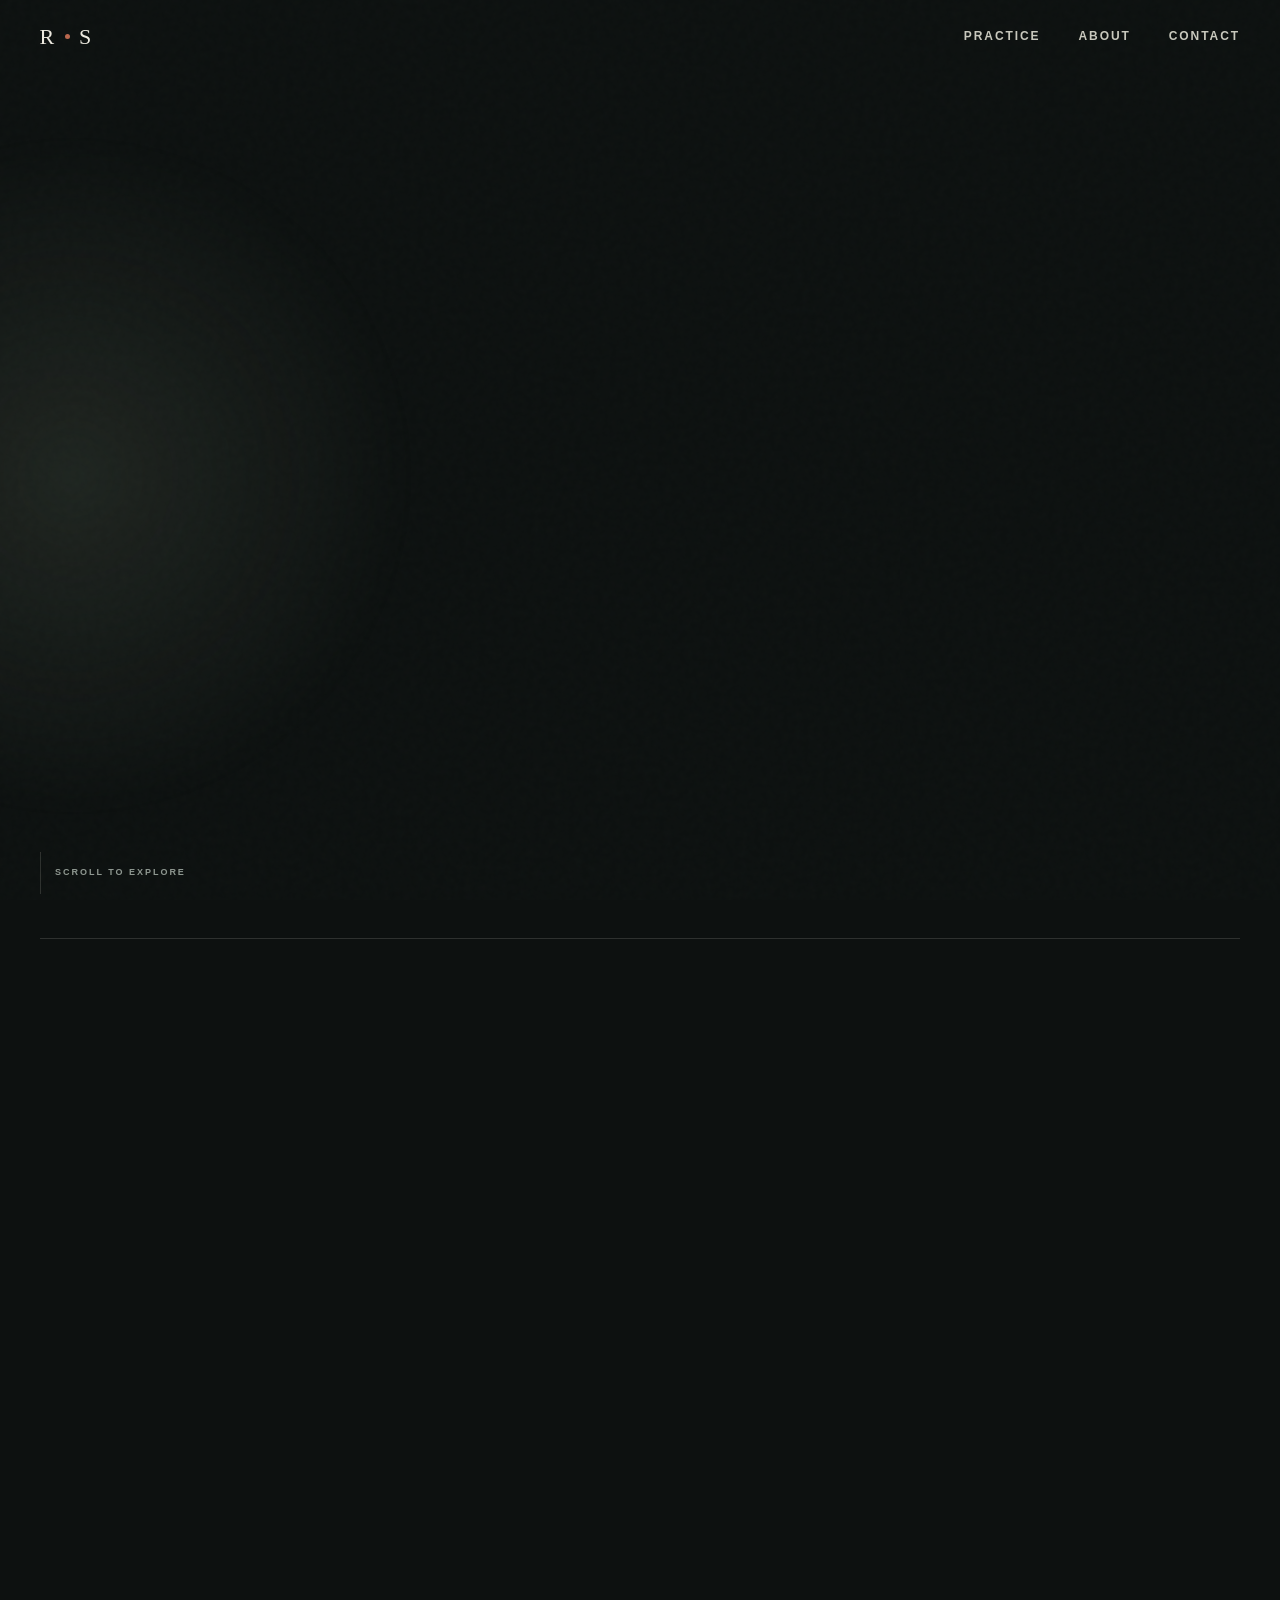
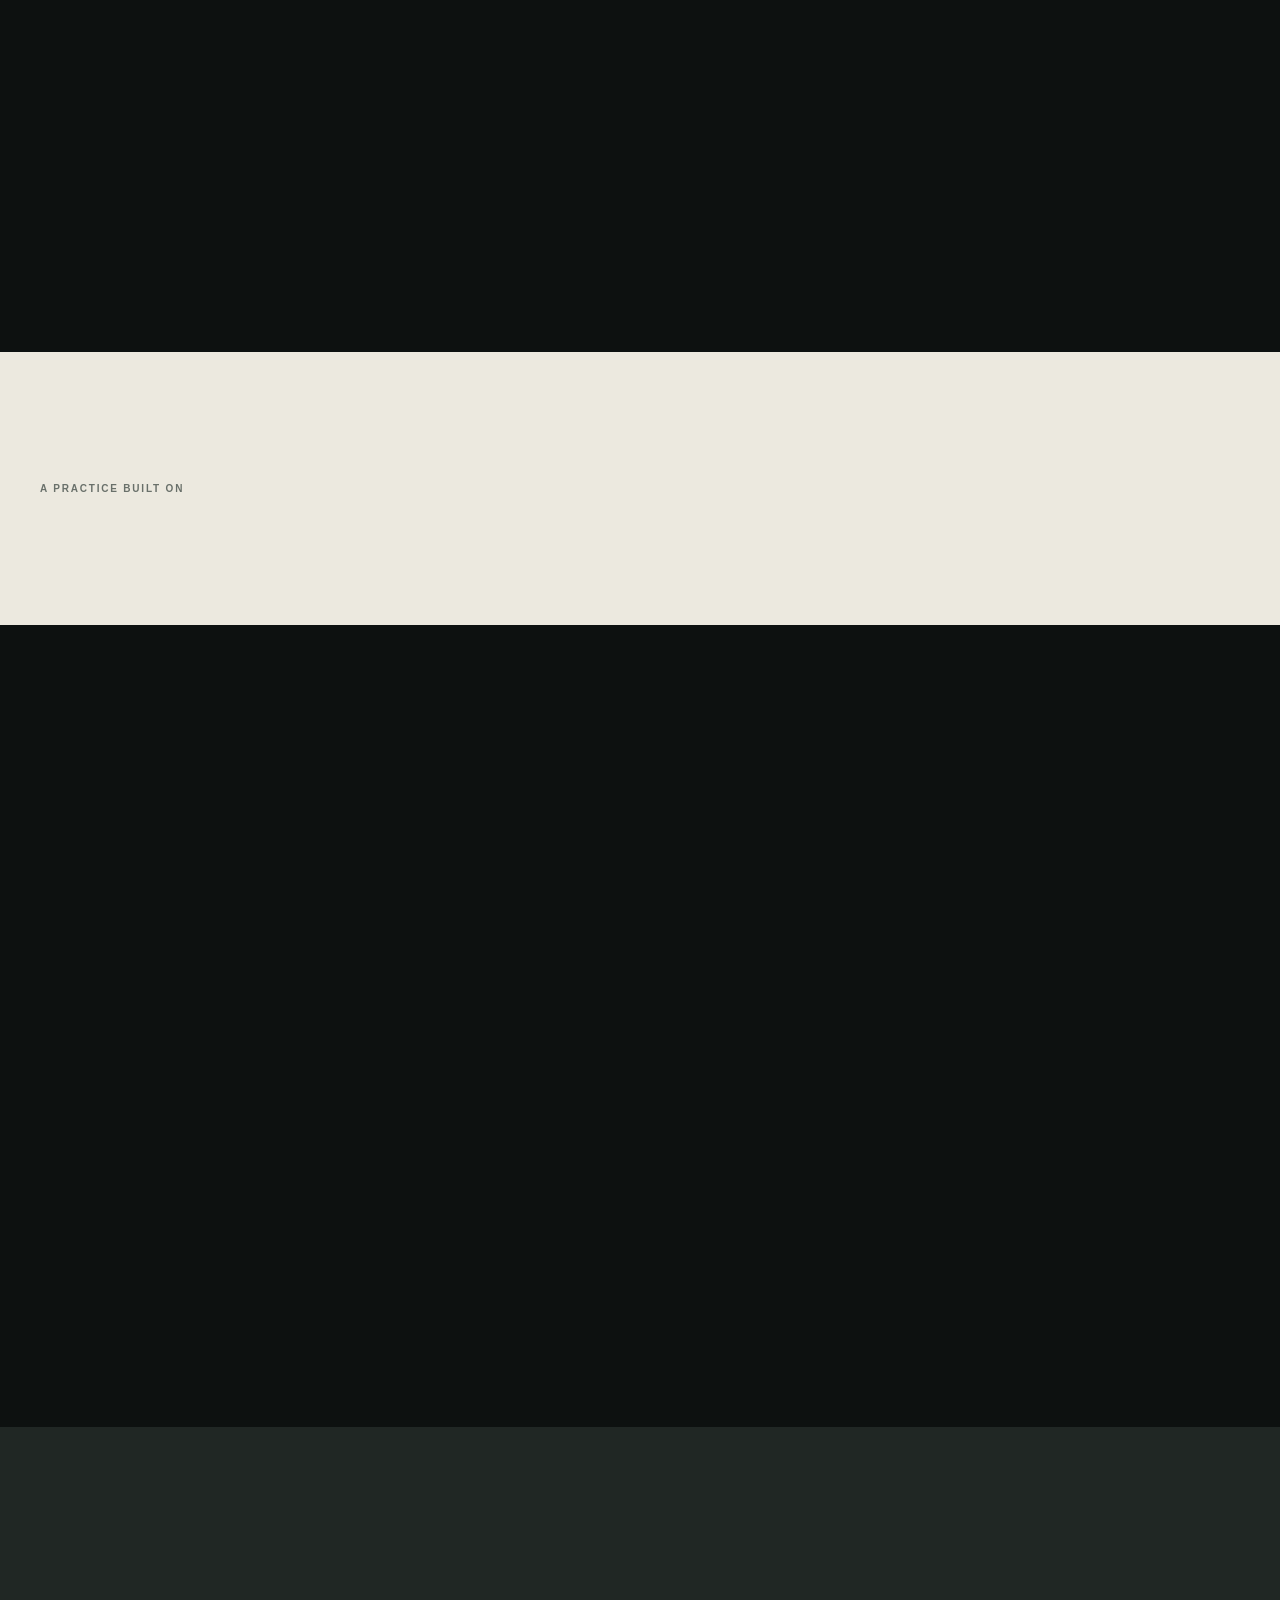
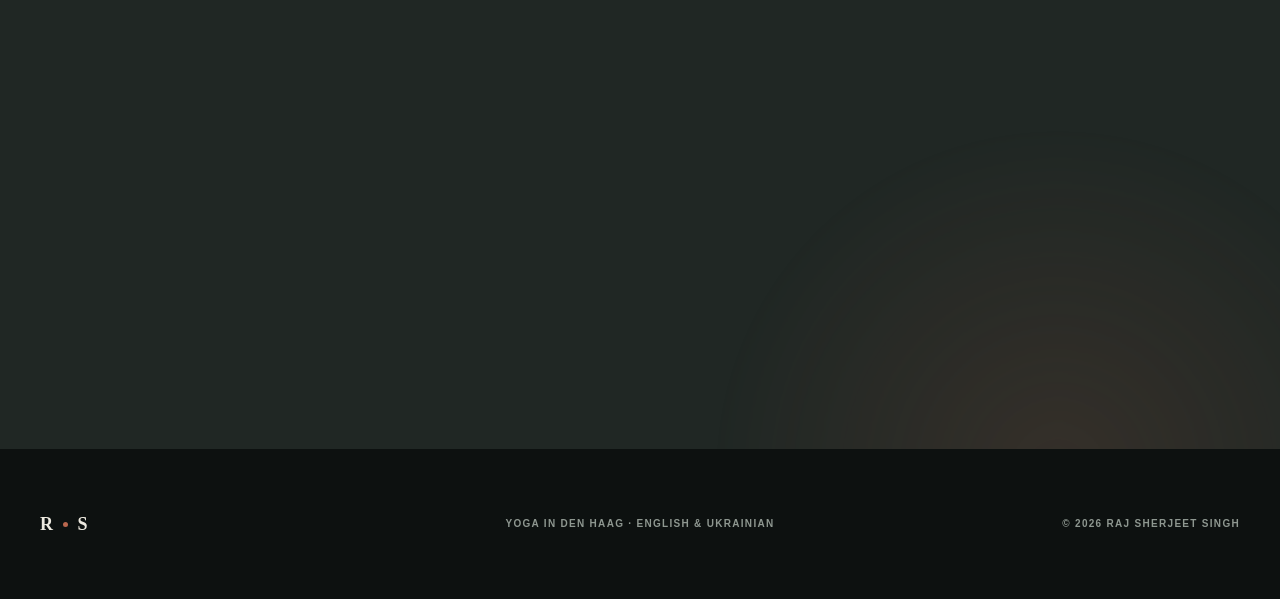
==== index.html @ 1d8b6b2f "Publish Kakasan yoga landing page" ====
<!doctype html>
<html lang="en">
  <head>
    <meta charset="utf-8" />
    <meta name="viewport" content="width=device-width, initial-scale=1" />
    <meta
      name="description"
      content="Private and group yoga in Den Haag with Raj Sherjeet Singh (Slavik), taught in English and Ukrainian."
    />
    <meta name="theme-color" content="#0d1110" />
    <meta name="color-scheme" content="dark" />
    <meta
      http-equiv="Content-Security-Policy"
      content="default-src 'self'; img-src 'self' data:; style-src 'self'; script-src 'self'; object-src 'none'; base-uri 'self'; form-action 'none'; upgrade-insecure-requests"
    />
    <title>Raj Sherjeet Singh — Yoga in Den Haag</title>
    <link rel="icon" href="assets/favicon.svg" type="image/svg+xml" />
    <link rel="stylesheet" href="styles.css" />
    <script src="script.js" defer></script>
  </head>
  <body>
    <a class="skip-link" href="#main">Skip to content</a>

    <header class="site-header" data-header>
      <a class="brand" href="#top" aria-label="Raj Sherjeet Singh — home">
        <span>R</span><i aria-hidden="true"></i><span>S</span>
      </a>

      <button
        class="menu-toggle"
        type="button"
        aria-expanded="false"
        aria-controls="site-nav"
        data-menu-toggle
      >
        <span class="menu-toggle__label">Menu</span>
        <span class="menu-toggle__icon" aria-hidden="true"><i></i><i></i></span>
      </button>

      <nav class="site-nav" id="site-nav" aria-label="Primary navigation" data-nav>
        <a href="#practice">Practice</a>
        <a href="#about">About</a>
        <a href="#contact">Contact</a>
      </nav>
    </header>

    <main id="main">
      <section class="hero" id="top" aria-labelledby="hero-title">
        <div class="hero__glow" aria-hidden="true"></div>

        <div class="hero__copy" data-reveal>
          <p class="eyebrow"><span></span> Yoga in Den Haag</p>
          <h1 id="hero-title">A steadier way<br /><em>to move.</em></h1>
          <p class="hero__intro">
            Thoughtful yoga for real bodies and busy minds—taught with care,
            clarity, and room to breathe.
          </p>
          <div class="hero__actions">
            <a class="button button--primary" href="#contact">
              Start a conversation <span aria-hidden="true">↗</span>
            </a>
            <a class="text-link" href="#practice">Explore the practice</a>
          </div>
          <dl class="hero__facts" aria-label="Practice details">
            <div>
              <dt>Formats</dt>
              <dd>1:1 · Private · Group</dd>
            </div>
            <div>
              <dt>Languages</dt>
              <dd>English · Ukrainian</dd>
            </div>
          </dl>
        </div>

        <figure class="hero__portrait" data-reveal data-delay="1">
          <div class="portrait-frame">
            <img
              src="assets/raj-warrior-ii-sivananda.jpg"
              width="1003"
              height="1568"
              alt="Raj practicing Warrior II among the dunes at blue hour"
              fetchpriority="high"
            />
            <div class="portrait-frame__line" aria-hidden="true"></div>
            <figcaption>
              <span>Raj Sherjeet Singh</span>
              <span>also known as Slavik</span>
            </figcaption>
          </div>
          <p class="portrait-note" aria-hidden="true">Breathe · Feel · Begin</p>
        </figure>

        <a class="hero__scroll" href="#practice" aria-label="Scroll to the practice section">
          <span aria-hidden="true"></span>
          Scroll to explore
        </a>
      </section>

      <section class="practice section" id="practice" aria-labelledby="practice-title">
        <div class="section-heading" data-reveal>
          <p class="eyebrow"><span></span> The practice</p>
          <h2 id="practice-title">Yoga with both feet<br />on the ground.</h2>
        </div>

        <div class="practice__intro" data-reveal>
          <p class="lead">
            No performance. No perfect poses. Just attentive movement, honest
            breath, and a practice shaped around where you are today.
          </p>
          <p>
            Whether you are taking a first step or returning to your mat, we
            build strength and awareness at a pace that feels clear and
            sustainable.
          </p>
        </div>

        <div class="offerings">
          <article class="offering" data-reveal>
            <p class="offering__number">01</p>
            <div>
              <h3>One-to-one</h3>
              <p>
                A private practice shaped around your body, experience, and
                intentions—with time for questions and individual guidance.
              </p>
              <p class="offering__meta">Personal · Focused · Adaptable</p>
            </div>
            <span class="offering__mark" aria-hidden="true">↗</span>
          </article>

          <article class="offering" data-reveal data-delay="1">
            <p class="offering__number">02</p>
            <div>
              <h3>Group practice</h3>
              <p>
                Small, welcoming sessions with shared energy and clear
                instruction, while leaving space for each person to move in
                their own way.
              </p>
              <p class="offering__meta">Connected · Grounded · Inclusive</p>
            </div>
            <span class="offering__mark" aria-hidden="true">↗</span>
          </article>
        </div>
      </section>

      <section class="principles" aria-label="Practice principles">
        <div class="principles__inner">
          <p class="principles__label">A practice built on</p>
          <div class="principle" data-reveal>
            <span>01</span>
            <p>Attention</p>
            <i aria-hidden="true"></i>
          </div>
          <div class="principle" data-reveal data-delay="1">
            <span>02</span>
            <p>Consistency</p>
            <i aria-hidden="true"></i>
          </div>
          <div class="principle" data-reveal data-delay="2">
            <span>03</span>
            <p>Curiosity</p>
            <i aria-hidden="true"></i>
          </div>
        </div>
      </section>

      <section class="about section" id="about" aria-labelledby="about-title">
        <div class="about__aside" data-reveal>
          <p class="eyebrow"><span></span> About Raj</p>
          <div class="seal" aria-hidden="true">
            <span>200</span>
            <small>hours</small>
          </div>
          <p class="about__location">Based in<br />Den Haag, NL</p>
        </div>

        <div class="about__copy" data-reveal data-delay="1">
          <h2 id="about-title">
            Structure brought me to the mat.<br /><em>Curiosity kept me here.</em>
          </h2>
          <div class="about__columns">
            <p>
              I’m Raj Sherjeet Singh—also known by my secular name, Slavik. My
              background is in software engineering, a world of systems,
              problem-solving, and long hours at a desk.
            </p>
            <p>
              Over five years, yoga became a counterbalance: a way to feel more
              present, capable, and at home in my body. In 2026 I completed a
              200-hour Yoga Teacher Training at Arhanta Yoga Netherlands. I’m
              now an aspiring teacher, sharing this practice with genuine care
              and enthusiasm.
            </p>
          </div>

          <div class="credential">
            <div class="credential__icon" aria-hidden="true">
              <svg viewBox="0 0 48 48" role="img">
                <circle cx="24" cy="24" r="22"></circle>
                <path d="M15 25.5 21 31l12-14"></path>
              </svg>
            </div>
            <div>
              <p>200-hour Yoga Teacher Training</p>
              <span>Arhanta Yoga Netherlands · 2026</span>
            </div>
          </div>
        </div>
      </section>

      <section class="contact section" id="contact" aria-labelledby="contact-title">
        <div class="contact__glow" aria-hidden="true"></div>
        <div class="contact__heading" data-reveal>
          <p class="eyebrow eyebrow--light"><span></span> Begin here</p>
          <h2 id="contact-title">Let’s find your<br /><em>way into practice.</em></h2>
        </div>

        <div class="contact__details" data-reveal data-delay="1">
          <p>
            Tell me a little about what brings you to yoga and whether you’re
            interested in a private or group session. We’ll take it from there.
          </p>

          <div class="contact-options">
            <div class="contact-option" data-contact-row="email">
              <span>Email</span>
              <button class="contact-reveal" type="button" data-contact="email">
                Reveal email <i aria-hidden="true">↗</i>
              </button>
              <a class="contact-link" data-contact-link="email" hidden></a>
            </div>
            <div class="contact-option" data-contact-row="phone">
              <span>Phone</span>
              <button class="contact-reveal" type="button" data-contact="phone">
                Reveal number <i aria-hidden="true">↗</i>
              </button>
              <a class="contact-link" data-contact-link="phone" hidden></a>
            </div>
          </div>

          <noscript>
            <p class="noscript-note">Please enable JavaScript to reveal contact details.</p>
          </noscript>

          <p class="privacy-note">
            No contact form, tracking, or cookies. Details are revealed only
            when requested to discourage basic automated scraping.
          </p>
        </div>
      </section>
    </main>

    <footer class="site-footer">
      <a class="brand brand--footer" href="#top" aria-label="Back to top">
        <span>R</span><i aria-hidden="true"></i><span>S</span>
      </a>
      <p>Yoga in Den Haag · English &amp; Ukrainian</p>
      <p>© <span data-year>2026</span> Raj Sherjeet Singh</p>
    </footer>
  </body>
</html>
---- styles.css ----
:root {
  --ink: #0d1110;
  --ink-soft: #141a18;
  --panel: #191f1d;
  --paper: #ece9df;
  --paper-soft: #c8c8bd;
  --muted: #8e9790;
  --line: rgba(236, 233, 223, 0.15);
  --sage: #a8b49e;
  --sage-deep: #74816c;
  --clay: #b9674e;
  --white: #f7f5ee;
  --serif: "Iowan Old Style", "Palatino Linotype", Palatino, Georgia, serif;
  --sans: Inter, ui-sans-serif, -apple-system, BlinkMacSystemFont, "Segoe UI", sans-serif;
  --page: min(1280px, calc(100vw - 80px));
  --ease: cubic-bezier(0.22, 1, 0.36, 1);
}

* {
  box-sizing: border-box;
}

html {
  overflow-x: clip;
  scroll-behavior: smooth;
  scroll-padding-top: 72px;
}

body {
  margin: 0;
  overflow-x: clip;
  background: var(--ink);
  color: var(--paper);
  font-family: var(--sans);
  font-size: 16px;
  line-height: 1.6;
  text-rendering: optimizeLegibility;
  -webkit-font-smoothing: antialiased;
}

body::before {
  position: fixed;
  inset: 0;
  z-index: 10;
  pointer-events: none;
  content: "";
  opacity: 0.035;
  background-image: url("data:image/svg+xml,%3Csvg viewBox='0 0 160 160' xmlns='http://www.w3.org/2000/svg'%3E%3Cfilter id='n'%3E%3CfeTurbulence type='fractalNoise' baseFrequency='.82' numOctaves='4' stitchTiles='stitch'/%3E%3C/filter%3E%3Crect width='100%25' height='100%25' filter='url(%23n)' opacity='.55'/%3E%3C/svg%3E");
}

::selection {
  background: var(--clay);
  color: var(--white);
}

a {
  color: inherit;
  text-decoration: none;
}

button {
  color: inherit;
  font: inherit;
}

img,
svg {
  display: block;
  max-width: 100%;
}

.skip-link {
  position: fixed;
  top: 12px;
  left: 12px;
  z-index: 100;
  padding: 10px 16px;
  background: var(--paper);
  color: var(--ink);
  transform: translateY(-150%);
  transition: transform 180ms ease;
}

.skip-link:focus {
  transform: translateY(0);
}

.site-header {
  position: fixed;
  top: 0;
  right: 0;
  left: 0;
  z-index: 20;
  display: flex;
  width: var(--page);
  height: 92px;
  margin: 0 auto;
  align-items: center;
  justify-content: space-between;
  border-bottom: 1px solid transparent;
  transition: height 260ms ease, background 260ms ease, border-color 260ms ease,
    backdrop-filter 260ms ease;
}

.site-header.is-scrolled {
  height: 72px;
  background: rgba(13, 17, 16, 0.76);
  border-color: var(--line);
  backdrop-filter: blur(18px);
}

.brand {
  display: inline-flex;
  align-items: center;
  font-family: var(--serif);
  font-size: 22px;
  letter-spacing: 0.08em;
}

.brand i {
  display: block;
  width: 5px;
  height: 5px;
  margin: 0 9px;
  border-radius: 50%;
  background: var(--clay);
}

.site-nav {
  display: flex;
  gap: 38px;
  align-items: center;
}

.site-nav a {
  position: relative;
  color: var(--paper-soft);
  font-size: 12px;
  font-weight: 600;
  letter-spacing: 0.16em;
  text-transform: uppercase;
}

.site-nav a::after {
  position: absolute;
  right: 0;
  bottom: -7px;
  left: 0;
  height: 1px;
  content: "";
  background: var(--clay);
  transform: scaleX(0);
  transform-origin: right;
  transition: transform 300ms var(--ease);
}

.site-nav a:hover::after,
.site-nav a:focus-visible::after {
  transform: scaleX(1);
  transform-origin: left;
}

.menu-toggle {
  display: none;
}

.hero {
  position: relative;
  display: grid;
  width: var(--page);
  min-height: 920px;
  margin: 0 auto;
  padding: 148px 0 92px;
  grid-template-columns: minmax(0, 0.91fr) minmax(440px, 0.72fr);
  gap: clamp(60px, 8vw, 140px);
  align-items: center;
}

.hero__glow,
.contact__glow {
  position: absolute;
  pointer-events: none;
  border-radius: 50%;
  background: radial-gradient(circle, rgba(116, 129, 108, 0.18), rgba(13, 17, 16, 0) 70%);
  filter: blur(5px);
}

.hero__glow {
  top: 14%;
  left: -26%;
  width: 690px;
  aspect-ratio: 1;
}

.eyebrow {
  display: flex;
  margin: 0 0 30px;
  align-items: center;
  gap: 13px;
  color: var(--sage);
  font-size: 11px;
  font-weight: 700;
  letter-spacing: 0.23em;
  text-transform: uppercase;
}

.eyebrow span {
  width: 29px;
  height: 1px;
  background: currentColor;
}

.hero h1,
.section h2,
.contact h2 {
  margin: 0;
  font-family: var(--serif);
  font-weight: 400;
  letter-spacing: -0.055em;
  line-height: 0.92;
}

.hero h1 {
  max-width: 750px;
  font-size: clamp(74px, 7.4vw, 122px);
}

.hero h1 em,
.about h2 em,
.contact h2 em {
  color: var(--sage);
  font-weight: 400;
}

.hero__intro {
  max-width: 520px;
  margin: 40px 0 0;
  color: var(--paper-soft);
  font-size: clamp(17px, 1.35vw, 20px);
  line-height: 1.7;
}

.hero__actions {
  display: flex;
  margin-top: 40px;
  align-items: center;
  gap: 28px;
}

.button {
  display: inline-flex;
  min-height: 54px;
  padding: 0 24px;
  align-items: center;
  justify-content: center;
  gap: 28px;
  border: 1px solid var(--clay);
  font-size: 12px;
  font-weight: 700;
  letter-spacing: 0.11em;
  text-transform: uppercase;
  transition: color 250ms ease, background 250ms ease, transform 250ms var(--ease);
}

.button--primary {
  background: var(--clay);
  color: var(--white);
}

.button:hover,
.button:focus-visible {
  background: #ca7459;
  transform: translateY(-2px);
}

.text-link {
  border-bottom: 1px solid rgba(236, 233, 223, 0.32);
  color: var(--paper-soft);
  font-size: 13px;
  transition: border-color 200ms ease, color 200ms ease;
}

.text-link:hover,
.text-link:focus-visible {
  border-color: var(--clay);
  color: var(--paper);
}

.hero__facts {
  display: grid;
  max-width: 570px;
  margin: 64px 0 0;
  grid-template-columns: repeat(2, 1fr);
  border-top: 1px solid var(--line);
}

.hero__facts div {
  padding: 22px 26px 0 0;
}

.hero__facts div + div {
  padding-left: 26px;
  border-left: 1px solid var(--line);
}

.hero__facts dt {
  margin-bottom: 5px;
  color: var(--muted);
  font-size: 10px;
  font-weight: 700;
  letter-spacing: 0.18em;
  text-transform: uppercase;
}

.hero__facts dd {
  margin: 0;
  color: var(--paper-soft);
  font-family: var(--serif);
  font-size: 17px;
}

.hero__portrait {
  position: relative;
  margin: 0;
}

.portrait-frame {
  position: relative;
  overflow: hidden;
  aspect-ratio: 0.695;
  background: #222b2e;
  border-radius: 48% 48% 4px 4px / 28% 28% 4px 4px;
  box-shadow: 0 38px 100px rgba(0, 0, 0, 0.35);
}

.portrait-frame::after {
  position: absolute;
  inset: 0;
  content: "";
  background: linear-gradient(180deg, transparent 56%, rgba(5, 7, 7, 0.45) 100%);
  pointer-events: none;
}

.portrait-frame img {
  width: 100%;
  height: 100%;
  object-fit: cover;
  object-position: 50% 46%;
  filter: saturate(0.82) contrast(1.03);
  transition: transform 1.2s var(--ease), filter 700ms ease;
}

.portrait-frame:hover img {
  transform: scale(1.018);
  filter: saturate(0.95) contrast(1.02);
}

.portrait-frame__line {
  position: absolute;
  inset: 14px;
  z-index: 1;
  border: 1px solid rgba(247, 245, 238, 0.23);
  border-radius: 48% 48% 1px 1px / 28% 28% 1px 1px;
  pointer-events: none;
}

.portrait-frame figcaption {
  position: absolute;
  right: 28px;
  bottom: 23px;
  left: 28px;
  z-index: 2;
  display: flex;
  align-items: flex-end;
  justify-content: space-between;
  gap: 20px;
  color: var(--white);
}

.portrait-frame figcaption span:first-child {
  font-family: var(--serif);
  font-size: clamp(18px, 1.8vw, 26px);
}

.portrait-frame figcaption span:last-child {
  color: rgba(247, 245, 238, 0.72);
  font-size: 10px;
  letter-spacing: 0.13em;
  text-align: right;
  text-transform: uppercase;
}

.portrait-note {
  position: absolute;
  top: 30%;
  right: -95px;
  margin: 0;
  color: var(--muted);
  font-family: var(--serif);
  font-size: 12px;
  letter-spacing: 0.28em;
  text-transform: uppercase;
  transform: rotate(90deg);
}

.hero__scroll {
  position: absolute;
  bottom: 44px;
  left: 0;
  display: flex;
  align-items: center;
  gap: 14px;
  color: var(--muted);
  font-size: 9px;
  font-weight: 700;
  letter-spacing: 0.22em;
  text-transform: uppercase;
}

.hero__scroll span {
  position: relative;
  display: block;
  width: 1px;
  height: 42px;
  overflow: hidden;
  background: var(--line);
}

.hero__scroll span::after {
  position: absolute;
  top: -100%;
  left: 0;
  width: 1px;
  height: 100%;
  content: "";
  background: var(--clay);
  animation: scroll-line 2s ease-in-out infinite;
}

@keyframes scroll-line {
  0% { transform: translateY(0); }
  55%, 100% { transform: translateY(200%); }
}

.section {
  width: var(--page);
  margin: 0 auto;
  padding: 150px 0;
}

.practice {
  display: grid;
  grid-template-columns: minmax(300px, 0.8fr) minmax(0, 1.2fr);
  gap: 40px clamp(60px, 9vw, 150px);
  border-top: 1px solid var(--line);
}

.section-heading h2 {
  font-size: clamp(52px, 5.2vw, 80px);
}

.practice__intro {
  padding-top: 58px;
}

.practice__intro p {
  max-width: 630px;
  color: var(--muted);
}

.practice__intro .lead {
  margin-top: 0;
  color: var(--paper);
  font-family: var(--serif);
  font-size: clamp(24px, 2.2vw, 34px);
  line-height: 1.35;
}

.offerings {
  display: grid;
  margin-top: 66px;
  grid-column: 1 / -1;
  grid-template-columns: repeat(2, 1fr);
  gap: 18px;
}

.offering {
  position: relative;
  display: grid;
  min-height: 340px;
  padding: 36px;
  grid-template-columns: 36px 1fr;
  gap: 36px;
  border: 1px solid var(--line);
  background: linear-gradient(145deg, rgba(255, 255, 255, 0.025), transparent);
  transition: border-color 300ms ease, background 300ms ease, transform 300ms var(--ease);
}

.offering:hover {
  border-color: rgba(168, 180, 158, 0.42);
  background: rgba(168, 180, 158, 0.035);
  transform: translateY(-4px);
}

.offering__number {
  margin: 3px 0 0;
  color: var(--clay);
  font-size: 10px;
  font-weight: 700;
  letter-spacing: 0.18em;
}

.offering h3 {
  margin: 0 0 22px;
  font-family: var(--serif);
  font-size: clamp(32px, 3vw, 46px);
  font-weight: 400;
  line-height: 1;
}

.offering p:not(.offering__number, .offering__meta) {
  max-width: 450px;
  margin: 0;
  color: var(--muted);
}

.offering__meta {
  position: absolute;
  bottom: 32px;
  margin: 0;
  color: var(--sage);
  font-size: 10px;
  font-weight: 700;
  letter-spacing: 0.14em;
  text-transform: uppercase;
}

.offering__mark {
  position: absolute;
  top: 26px;
  right: 30px;
  color: var(--muted);
  font-size: 20px;
  transition: color 250ms ease, transform 250ms var(--ease);
}

.offering:hover .offering__mark {
  color: var(--clay);
  transform: translate(3px, -3px);
}

.principles {
  background: var(--paper);
  color: var(--ink);
}

.principles__inner {
  display: grid;
  width: var(--page);
  min-height: 270px;
  margin: 0 auto;
  padding: 56px 0;
  grid-template-columns: 0.65fr repeat(3, 1fr);
  align-items: stretch;
}

.principles__label {
  align-self: center;
  margin: 0;
  color: #69706a;
  font-size: 10px;
  font-weight: 700;
  letter-spacing: 0.18em;
  text-transform: uppercase;
}

.principle {
  display: flex;
  padding: 20px 0 20px clamp(28px, 4vw, 64px);
  flex-direction: column;
  justify-content: space-between;
  border-left: 1px solid rgba(13, 17, 16, 0.15);
}

.principle span {
  color: var(--clay);
  font-size: 10px;
  font-weight: 700;
}

.principle p {
  margin: 35px 0 18px;
  font-family: var(--serif);
  font-size: clamp(26px, 2.5vw, 38px);
}

.principle i {
  display: block;
  width: 32px;
  height: 1px;
  background: var(--sage-deep);
}

.about {
  display: grid;
  grid-template-columns: 0.52fr 1.48fr;
  gap: clamp(60px, 9vw, 150px);
}

.about__aside {
  display: flex;
  flex-direction: column;
}

.seal {
  display: flex;
  width: 138px;
  height: 138px;
  margin-top: 48px;
  align-items: center;
  justify-content: center;
  flex-direction: column;
  border: 1px solid rgba(168, 180, 158, 0.44);
  border-radius: 50%;
  color: var(--sage);
}

.seal span {
  font-family: var(--serif);
  font-size: 42px;
  line-height: 0.9;
}

.seal small {
  margin-top: 9px;
  font-size: 9px;
  font-weight: 700;
  letter-spacing: 0.18em;
  text-transform: uppercase;
}

.about__location {
  margin: auto 0 0;
  color: var(--muted);
  font-size: 11px;
  font-weight: 700;
  letter-spacing: 0.16em;
  line-height: 1.8;
  text-transform: uppercase;
}

.about h2 {
  max-width: 920px;
  font-size: clamp(48px, 5vw, 78px);
  line-height: 1.05;
}

.about__columns {
  display: grid;
  margin-top: 56px;
  grid-template-columns: repeat(2, 1fr);
  gap: clamp(30px, 5vw, 76px);
}

.about__columns p {
  margin: 0;
  color: var(--muted);
}

.about__columns p:first-child {
  color: var(--paper-soft);
}

.credential {
  display: flex;
  margin-top: 66px;
  padding-top: 30px;
  align-items: center;
  gap: 22px;
  border-top: 1px solid var(--line);
}

.credential__icon {
  width: 48px;
  flex: 0 0 48px;
  color: var(--sage);
}

.credential__icon circle,
.credential__icon path {
  fill: none;
  stroke: currentColor;
  stroke-width: 1.2;
}

.credential__icon path {
  stroke-linecap: round;
  stroke-linejoin: round;
}

.credential p {
  margin: 0 0 3px;
  font-family: var(--serif);
  font-size: 20px;
}

.credential span {
  color: var(--muted);
  font-size: 10px;
  font-weight: 700;
  letter-spacing: 0.13em;
  text-transform: uppercase;
}

.contact {
  position: relative;
  display: grid;
  width: 100%;
  max-width: none;
  overflow: hidden;
  padding-right: max(40px, calc((100vw - 1280px) / 2));
  padding-left: max(40px, calc((100vw - 1280px) / 2));
  grid-template-columns: 1.08fr 0.92fr;
  gap: clamp(60px, 9vw, 150px);
  background: #202724;
}

.contact__glow {
  right: -10%;
  bottom: -60%;
  width: 700px;
  aspect-ratio: 1;
  background: radial-gradient(circle, rgba(185, 103, 78, 0.14), transparent 70%);
}

.eyebrow--light {
  color: #bdc7b7;
}

.contact h2 {
  max-width: 800px;
  font-size: clamp(58px, 6.3vw, 96px);
}

.contact h2 em {
  color: #bdc7b7;
}

.contact__details {
  align-self: end;
}

.contact__details > p:first-child {
  max-width: 520px;
  margin: 0 0 40px;
  color: #aeb6af;
  font-size: 17px;
}

.contact-options {
  border-top: 1px solid rgba(236, 233, 223, 0.18);
}

.contact-option {
  display: grid;
  min-height: 86px;
  grid-template-columns: 100px 1fr;
  align-items: center;
  border-bottom: 1px solid rgba(236, 233, 223, 0.18);
}

.contact-option > span {
  color: #8f9891;
  font-size: 10px;
  font-weight: 700;
  letter-spacing: 0.18em;
  text-transform: uppercase;
}

.contact-reveal,
.contact-link {
  display: flex;
  padding: 0;
  align-items: center;
  justify-content: space-between;
  border: 0;
  background: transparent;
  color: var(--paper);
  cursor: pointer;
  font-family: var(--serif);
  font-size: clamp(20px, 2vw, 28px);
  text-align: left;
}

.contact-reveal i,
.contact-link::after {
  color: var(--clay);
  font-family: var(--sans);
  font-size: 18px;
  font-style: normal;
  content: "↗";
  transition: transform 250ms var(--ease);
}

.contact-reveal:hover i,
.contact-reveal:focus-visible i,
.contact-link:hover::after,
.contact-link:focus-visible::after {
  transform: translate(3px, -3px);
}

.contact-link[hidden] {
  display: none;
}

.privacy-note,
.noscript-note {
  margin: 20px 0 0 !important;
  color: #7e8982 !important;
  font-size: 11px !important;
  line-height: 1.6;
}

.site-footer {
  display: grid;
  width: var(--page);
  min-height: 150px;
  margin: 0 auto;
  grid-template-columns: 1fr auto 1fr;
  align-items: center;
  gap: 30px;
  color: var(--muted);
  font-size: 10px;
  font-weight: 700;
  letter-spacing: 0.13em;
  text-transform: uppercase;
}

.site-footer p:last-child {
  text-align: right;
}

.brand--footer {
  color: var(--paper);
  font-size: 18px;
}

.js [data-reveal] {
  opacity: 0;
  transform: translateY(28px);
  transition: opacity 900ms var(--ease), transform 900ms var(--ease);
}

.js [data-reveal][data-delay="1"] {
  transition-delay: 120ms;
}

.js [data-reveal][data-delay="2"] {
  transition-delay: 240ms;
}

.js [data-reveal].is-visible {
  opacity: 1;
  transform: translateY(0);
}

:focus-visible {
  outline: 2px solid var(--clay);
  outline-offset: 5px;
}

@media (max-width: 1100px) {
  :root {
    --page: min(100% - 48px, 960px);
  }

  .hero {
    min-height: auto;
    padding-top: 140px;
    grid-template-columns: minmax(0, 1fr) minmax(360px, 0.72fr);
    gap: 48px;
  }

  .hero h1 {
    font-size: clamp(66px, 8vw, 90px);
  }

  .portrait-note {
    display: none;
  }

  .hero__scroll {
    display: none;
  }

  .principles__inner {
    grid-template-columns: repeat(3, 1fr);
  }

  .principles__label {
    display: none;
  }

  .contact {
    padding-right: 24px;
    padding-left: 24px;
    gap: 60px;
  }
}

@media (max-width: 800px) {
  :root {
    --page: calc(100% - 40px);
  }

  .site-header {
    height: 74px;
  }

  .menu-toggle {
    position: relative;
    z-index: 2;
    display: flex;
    padding: 10px 0 10px 14px;
    align-items: center;
    gap: 13px;
    border: 0;
    background: transparent;
    cursor: pointer;
  }

  .menu-toggle__label {
    font-size: 10px;
    font-weight: 700;
    letter-spacing: 0.18em;
    text-transform: uppercase;
  }

  .menu-toggle__icon {
    display: grid;
    width: 22px;
    height: 16px;
    align-content: center;
    gap: 6px;
  }

  .menu-toggle__icon i {
    display: block;
    width: 100%;
    height: 1px;
    background: var(--paper);
    transition: transform 250ms ease;
  }

  .menu-toggle[aria-expanded="true"] .menu-toggle__icon i:first-child {
    transform: translateY(3.5px) rotate(45deg);
  }

  .menu-toggle[aria-expanded="true"] .menu-toggle__icon i:last-child {
    transform: translateY(-3.5px) rotate(-45deg);
  }

  .site-nav {
    position: fixed;
    inset: 0;
    display: flex;
    visibility: hidden;
    padding: 120px 32px 50px;
    align-items: flex-start;
    justify-content: center;
    flex-direction: column;
    background: rgba(13, 17, 16, 0.98);
    opacity: 0;
    transform: translateY(-12px);
    transition: opacity 250ms ease, transform 250ms ease, visibility 250ms;
  }

  .site-nav.is-open {
    visibility: visible;
    opacity: 1;
    transform: translateY(0);
  }

  .site-nav a {
    font-family: var(--serif);
    font-size: 42px;
    font-weight: 400;
    letter-spacing: -0.03em;
    text-transform: none;
  }

  .hero {
    display: flex;
    padding: 120px 0 80px;
    flex-direction: column;
    gap: 68px;
  }

  .hero__copy {
    width: 100%;
  }

  .hero h1 {
    font-size: clamp(64px, 18vw, 92px);
  }

  .hero__intro {
    margin-top: 30px;
  }

  .hero__actions {
    align-items: flex-start;
    flex-direction: column;
  }

  .hero__facts {
    margin-top: 52px;
  }

  .hero__portrait {
    width: min(100%, 540px);
    align-self: center;
  }

  .portrait-frame figcaption {
    right: 20px;
    bottom: 18px;
    left: 20px;
  }

  .section {
    padding: 100px 0;
  }

  .practice,
  .about,
  .contact {
    grid-template-columns: 1fr;
  }

  .practice__intro {
    padding-top: 0;
  }

  .offerings {
    margin-top: 30px;
    grid-template-columns: 1fr;
  }

  .principles__inner {
    min-height: 220px;
  }

  .principle {
    padding-left: 28px;
  }

  .about__aside {
    display: grid;
    grid-template-columns: 1fr auto;
    align-items: end;
  }

  .about__aside .eyebrow {
    grid-column: 1 / -1;
  }

  .seal {
    margin-top: 16px;
  }

  .about__location {
    margin: 0;
    text-align: right;
  }

  .contact {
    padding: 100px 24px;
  }

  .contact__details {
    max-width: 620px;
  }

  .site-footer {
    padding: 42px 0;
    grid-template-columns: 1fr auto;
  }

  .site-footer p:first-of-type {
    display: none;
  }
}

@media (max-width: 520px) {
  .hero__facts {
    grid-template-columns: 1fr;
  }

  .hero__facts div + div {
    margin-top: 18px;
    padding-left: 0;
    border-left: 0;
  }

  .portrait-frame {
    border-radius: 48% 48% 2px 2px / 20% 20% 2px 2px;
  }

  .portrait-frame__line {
    border-radius: 48% 48% 1px 1px / 20% 20% 1px 1px;
  }

  .portrait-frame figcaption span:last-child {
    display: none;
  }

  .offering {
    min-height: 380px;
    padding: 28px;
    grid-template-columns: 24px 1fr;
    gap: 18px;
  }

  .offering__meta {
    right: 28px;
    bottom: 26px;
    left: 70px;
  }

  .principles__inner {
    padding: 36px 0;
    grid-template-columns: 1fr;
  }

  .principle {
    min-height: 125px;
    padding: 24px 0;
    border-top: 1px solid rgba(13, 17, 16, 0.15);
    border-left: 0;
  }

  .principle p {
    margin: 10px 0;
  }

  .about__columns {
    grid-template-columns: 1fr;
  }

  .credential {
    align-items: flex-start;
  }

  .credential span {
    display: block;
    line-height: 1.6;
  }

  .contact h2 {
    font-size: clamp(52px, 15vw, 72px);
  }

  .contact-option {
    padding: 16px 0;
    grid-template-columns: 1fr;
    gap: 6px;
  }

  .contact-reveal,
  .contact-link {
    width: 100%;
  }

  .site-footer {
    grid-template-columns: 1fr;
    gap: 18px;
  }

  .site-footer p:last-child {
    margin: 0;
    text-align: left;
  }
}

@media (prefers-reduced-motion: reduce) {
  html {
    scroll-behavior: auto;
  }

  *,
  *::before,
  *::after {
    scroll-behavior: auto !important;
    animation-duration: 0.01ms !important;
    animation-iteration-count: 1 !important;
    transition-duration: 0.01ms !important;
  }
}
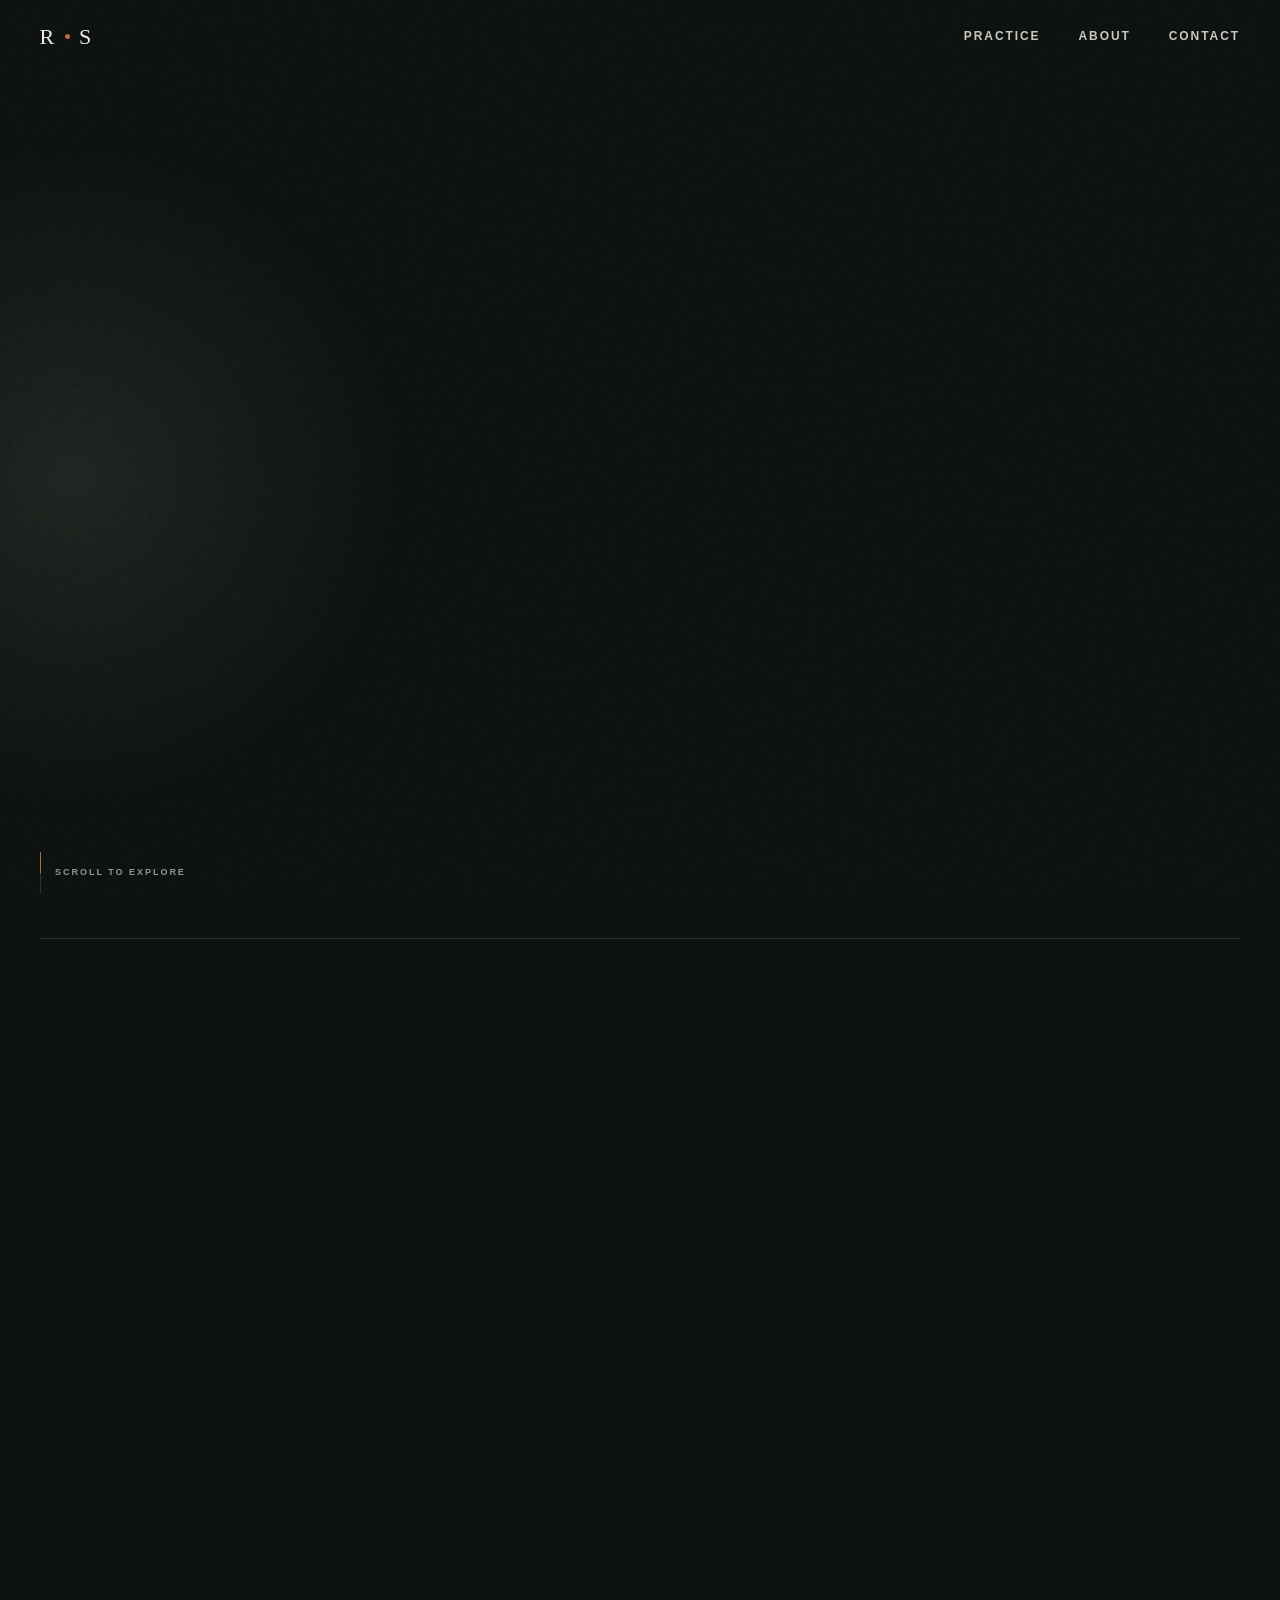
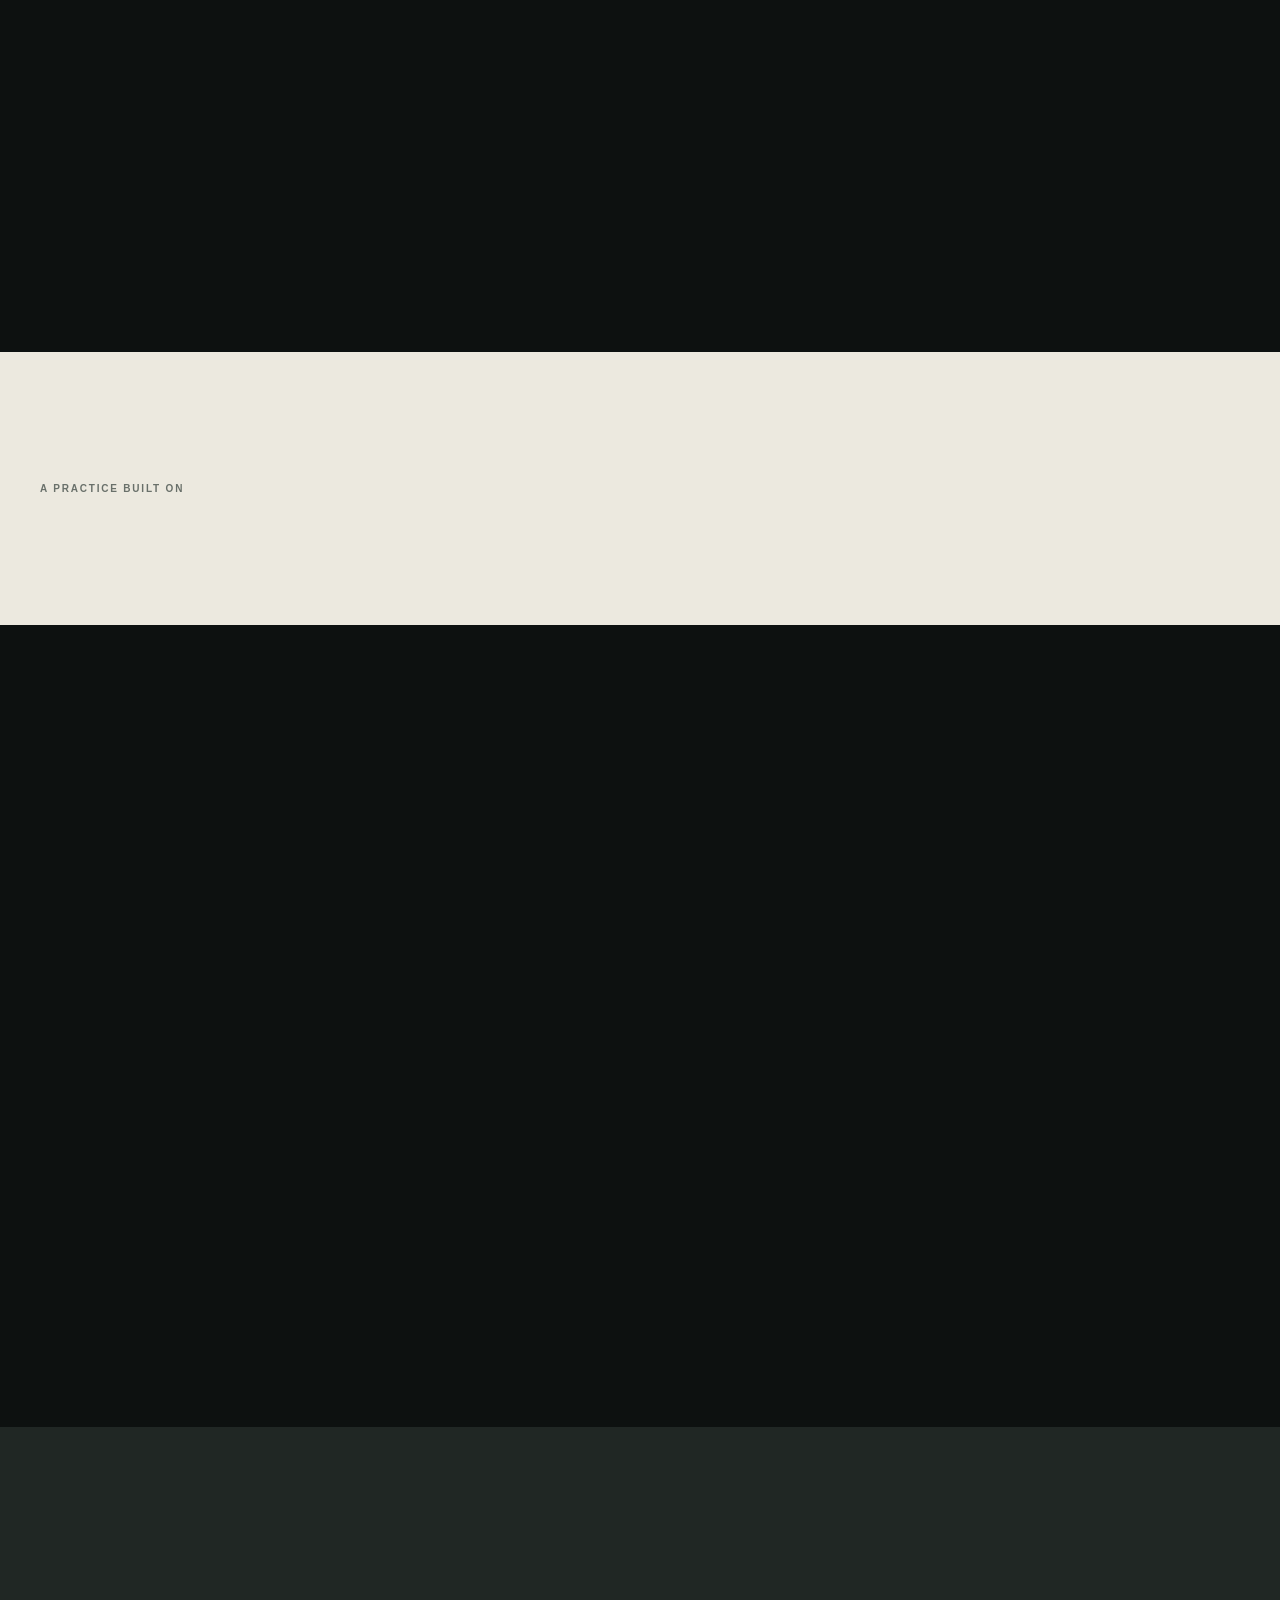
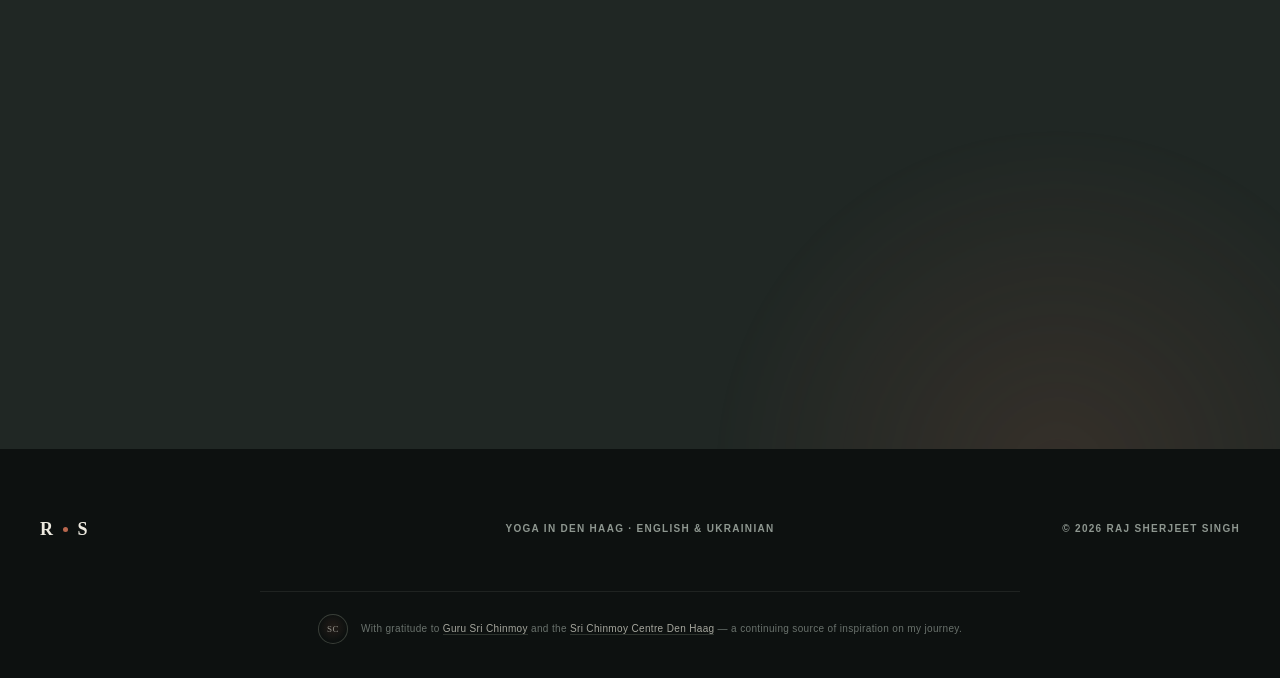
==== commit cc04a23c: "Add Sri Chinmoy acknowledgement" ====
--- a/index.html
+++ b/index.html
@@ -253,11 +253,24 @@
     </main>
 
     <footer class="site-footer">
-      <a class="brand brand--footer" href="#top" aria-label="Back to top">
-        <span>R</span><i aria-hidden="true"></i><span>S</span>
-      </a>
-      <p>Yoga in Den Haag · English &amp; Ukrainian</p>
-      <p>© <span data-year>2026</span> Raj Sherjeet Singh</p>
+      <div class="site-footer__main">
+        <a class="brand brand--footer" href="#top" aria-label="Back to top">
+          <span>R</span><i aria-hidden="true"></i><span>S</span>
+        </a>
+        <p>Yoga in Den Haag · English &amp; Ukrainian</p>
+        <p>© <span data-year>2026</span> Raj Sherjeet Singh</p>
+      </div>
+
+      <aside class="footer-gratitude" aria-label="Acknowledgement">
+        <span class="footer-gratitude__mark" aria-hidden="true">SC</span>
+        <p>
+          With gratitude to
+          <a href="https://www.meditatiedenhaag.com/sri-chinmoy/">Guru Sri Chinmoy</a>
+          and the
+          <a href="https://www.meditatiedenhaag.com/">Sri Chinmoy Centre Den Haag</a>
+          — a continuing source of inspiration on my journey.
+        </p>
+      </aside>
     </footer>
   </body>
 </html>
--- a/styles.css
+++ b/styles.css
@@ -822,27 +822,80 @@
 }
 
 .site-footer {
+  width: var(--page);
+  margin: 0 auto;
+  padding: 44px 0 34px;
+  color: var(--muted);
+}
+
+.site-footer__main {
   display: grid;
-  width: var(--page);
-  min-height: 150px;
-  margin: 0 auto;
+  min-height: 72px;
   grid-template-columns: 1fr auto 1fr;
   align-items: center;
   gap: 30px;
-  color: var(--muted);
   font-size: 10px;
   font-weight: 700;
   letter-spacing: 0.13em;
   text-transform: uppercase;
 }
 
-.site-footer p:last-child {
+.site-footer__main p:last-child {
   text-align: right;
 }
 
 .brand--footer {
   color: var(--paper);
   font-size: 18px;
+}
+
+.footer-gratitude {
+  display: flex;
+  max-width: 760px;
+  margin: 26px auto 0;
+  padding-top: 22px;
+  align-items: center;
+  justify-content: center;
+  gap: 13px;
+  border-top: 1px solid rgba(236, 233, 223, 0.08);
+}
+
+.footer-gratitude__mark {
+  display: inline-flex;
+  width: 30px;
+  height: 30px;
+  flex: 0 0 30px;
+  align-items: center;
+  justify-content: center;
+  border: 1px solid rgba(168, 180, 158, 0.28);
+  border-radius: 50%;
+  background: radial-gradient(circle at 50% 45%, rgba(185, 103, 78, 0.13), transparent 68%);
+  color: rgba(200, 200, 189, 0.7);
+  font-family: var(--serif);
+  font-size: 9px;
+  letter-spacing: 0.05em;
+}
+
+.footer-gratitude p {
+  margin: 0;
+  color: rgba(142, 151, 144, 0.72);
+  font-size: 10px;
+  font-weight: 400;
+  letter-spacing: 0.035em;
+  line-height: 1.65;
+  text-align: center;
+}
+
+.footer-gratitude a {
+  border-bottom: 1px solid rgba(168, 180, 158, 0.2);
+  color: rgba(200, 200, 189, 0.82);
+  transition: border-color 200ms ease, color 200ms ease;
+}
+
+.footer-gratitude a:hover,
+.footer-gratitude a:focus-visible {
+  border-color: var(--clay);
+  color: var(--paper);
 }
 
 .js [data-reveal] {
@@ -1084,10 +1137,13 @@
 
   .site-footer {
     padding: 42px 0;
+  }
+
+  .site-footer__main {
     grid-template-columns: 1fr auto;
   }
 
-  .site-footer p:first-of-type {
+  .site-footer__main p:first-of-type {
     display: none;
   }
 }
@@ -1173,12 +1229,29 @@
   }
 
   .site-footer {
+    padding: 36px 0 32px;
+  }
+
+  .site-footer__main {
     grid-template-columns: 1fr;
     gap: 18px;
   }
 
-  .site-footer p:last-child {
+  .site-footer__main p:last-child {
     margin: 0;
+    text-align: left;
+  }
+
+  .footer-gratitude {
+    margin-top: 28px;
+    padding-top: 22px;
+    align-items: flex-start;
+    justify-content: flex-start;
+  }
+
+  .footer-gratitude p {
+    font-size: 10px;
+    line-height: 1.7;
     text-align: left;
   }
 }
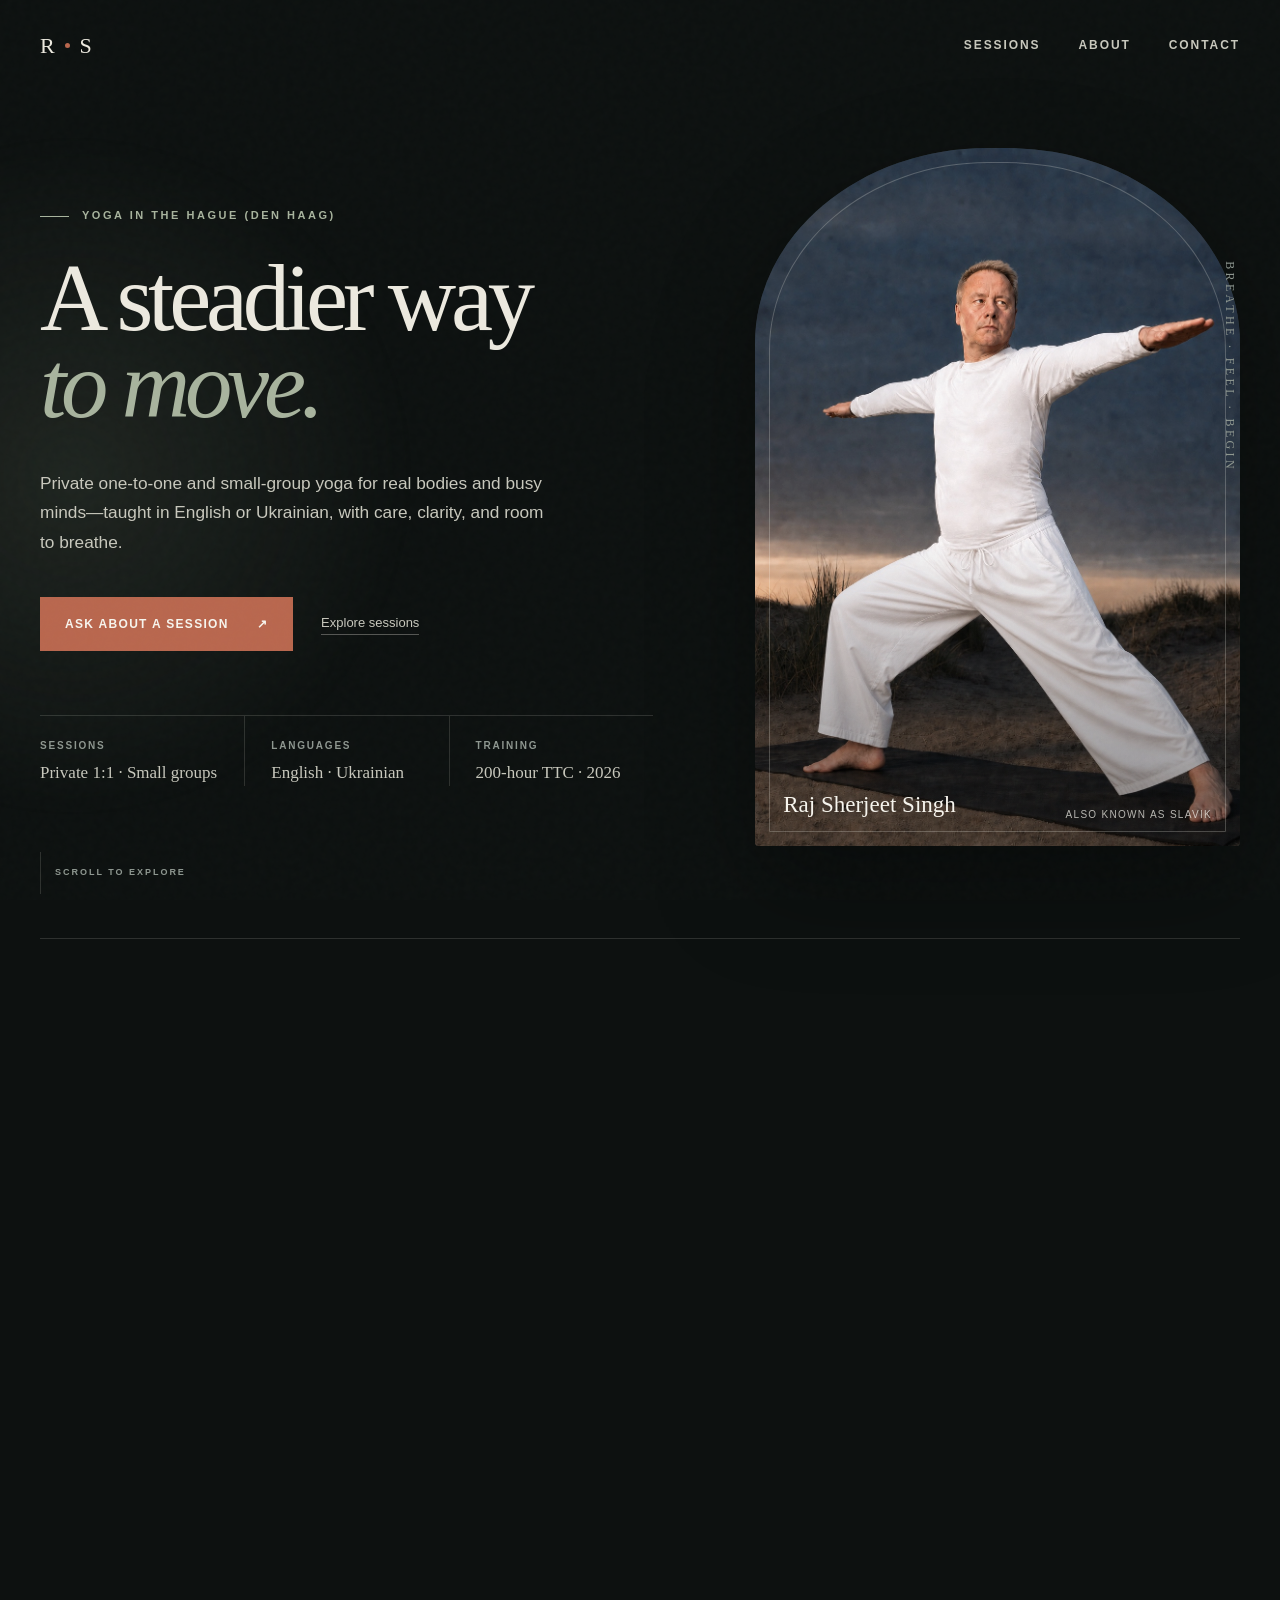
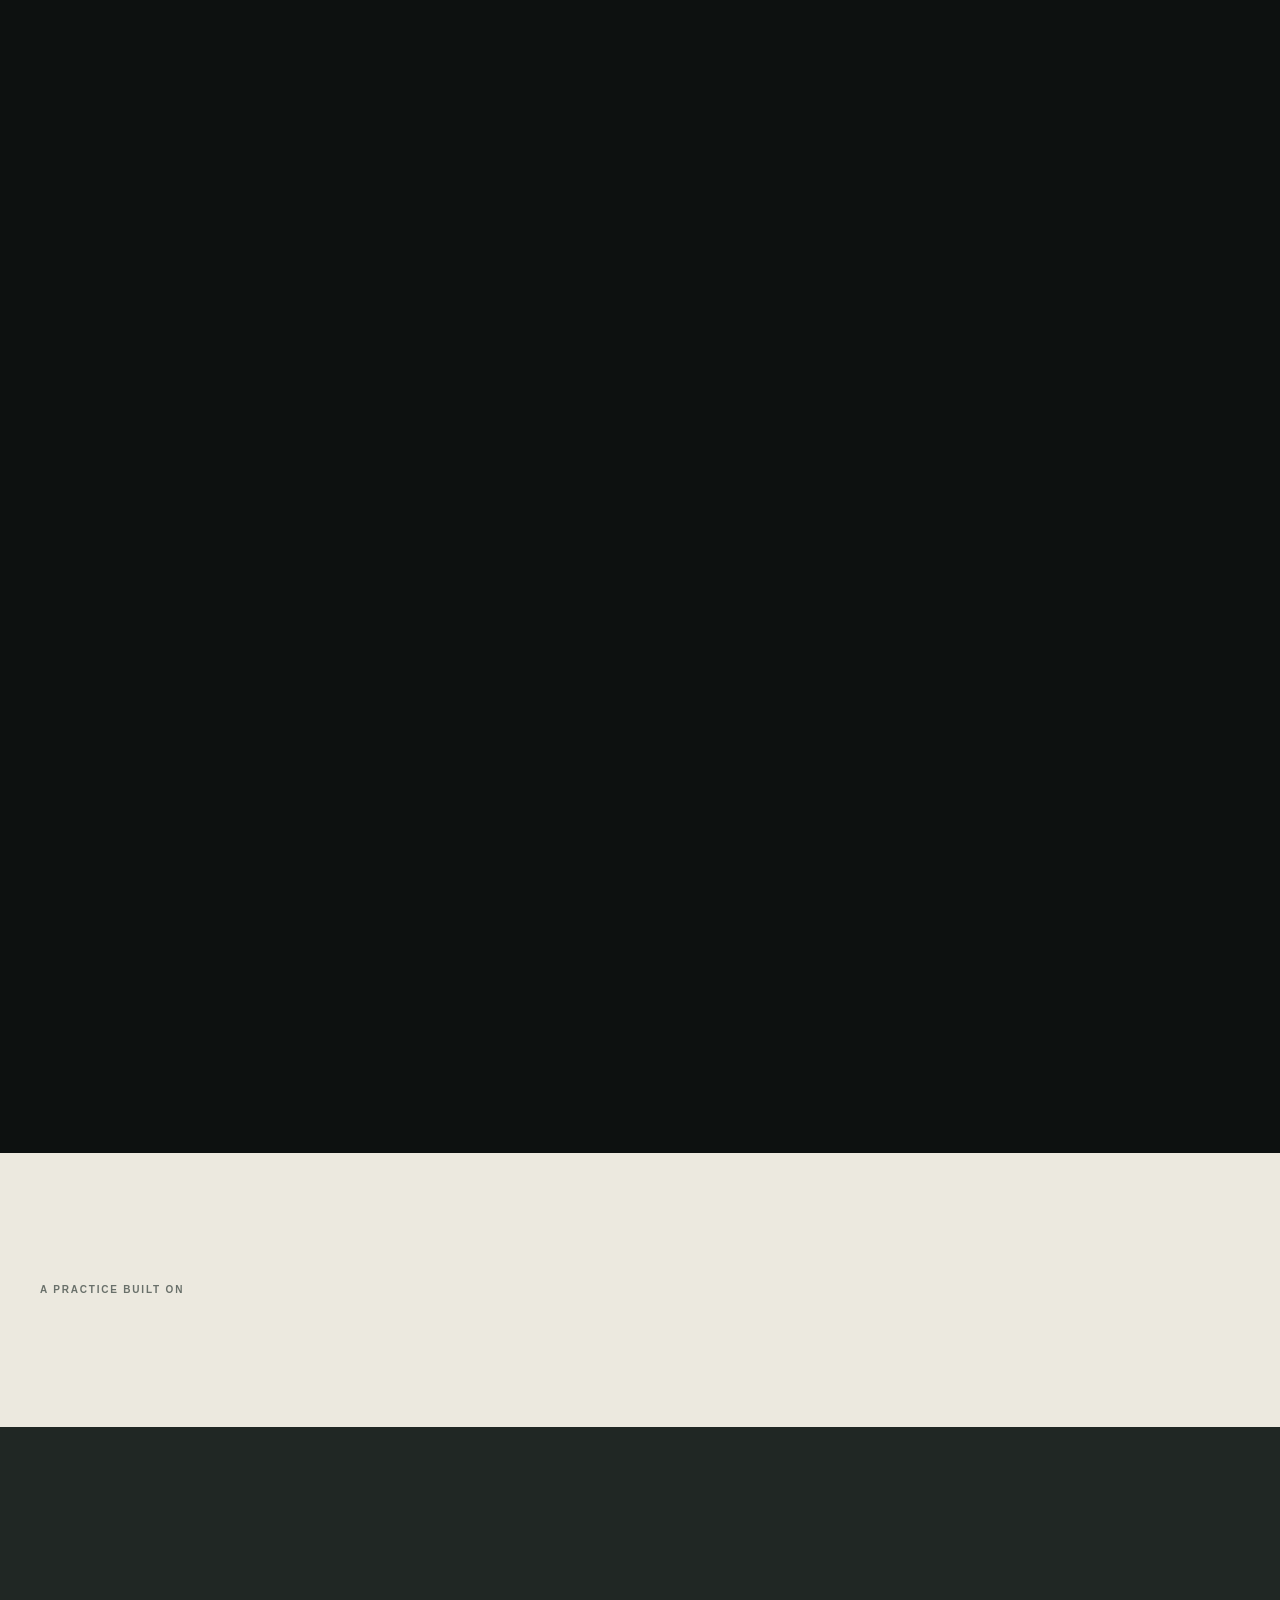
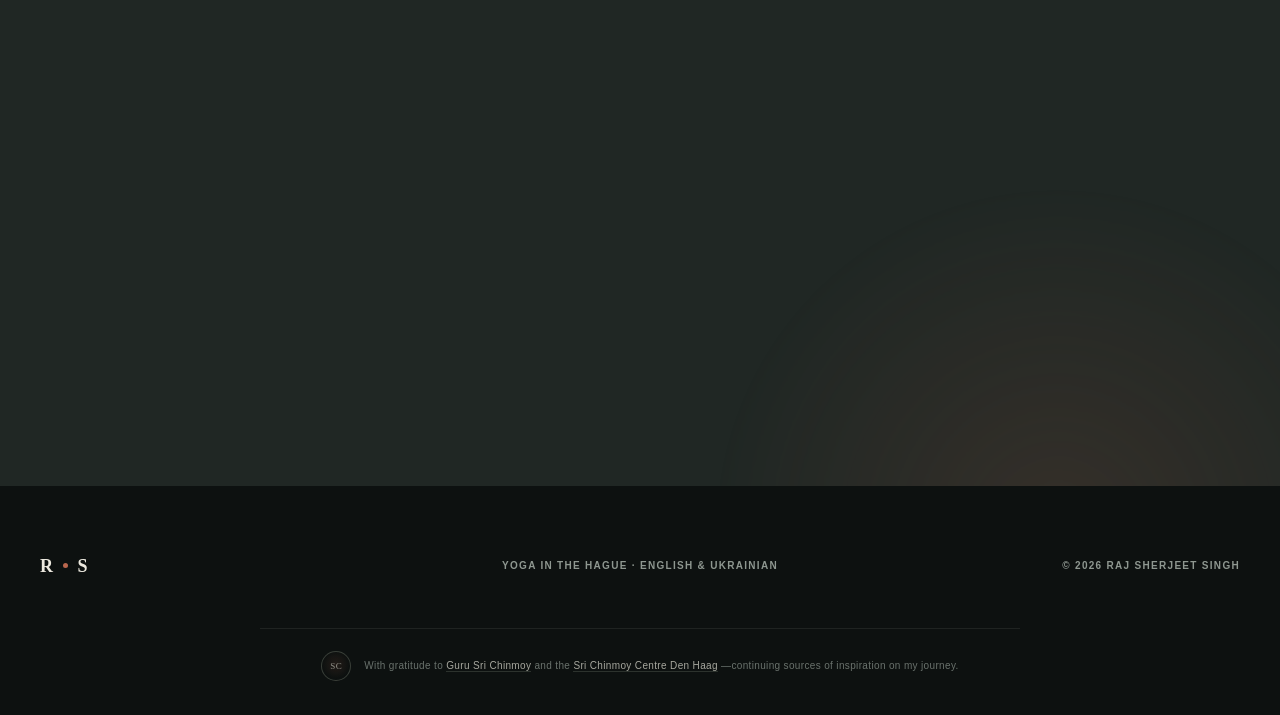
==== commit b63d8c58: "Improve landing page reader experience" ====
--- a/index.html
+++ b/index.html
@@ -5,7 +5,7 @@
     <meta name="viewport" content="width=device-width, initial-scale=1" />
     <meta
       name="description"
-      content="Private and group yoga in Den Haag with Raj Sherjeet Singh (Slavik), taught in English and Ukrainian."
+      content="Private one-to-one and small-group yoga in The Hague (Den Haag) with Raj Sherjeet Singh (Slavik), taught in English and Ukrainian."
     />
     <meta name="theme-color" content="#0d1110" />
     <meta name="color-scheme" content="dark" />
@@ -13,7 +13,7 @@
       http-equiv="Content-Security-Policy"
       content="default-src 'self'; img-src 'self' data:; style-src 'self'; script-src 'self'; object-src 'none'; base-uri 'self'; form-action 'none'; upgrade-insecure-requests"
     />
-    <title>Raj Sherjeet Singh — Yoga in Den Haag</title>
+    <title>Private Yoga in The Hague (Den Haag) | Raj Sherjeet Singh</title>
     <link rel="icon" href="assets/favicon.svg" type="image/svg+xml" />
     <link rel="stylesheet" href="styles.css" />
     <script src="script.js" defer></script>
@@ -38,7 +38,7 @@
       </button>
 
       <nav class="site-nav" id="site-nav" aria-label="Primary navigation" data-nav>
-        <a href="#practice">Practice</a>
+        <a href="#sessions">Sessions</a>
         <a href="#about">About</a>
         <a href="#contact">Contact</a>
       </nav>
@@ -49,26 +49,31 @@
         <div class="hero__glow" aria-hidden="true"></div>
 
         <div class="hero__copy" data-reveal>
-          <p class="eyebrow"><span></span> Yoga in Den Haag</p>
+          <p class="eyebrow"><span></span> Yoga in The Hague (Den Haag)</p>
           <h1 id="hero-title">A steadier way<br /><em>to move.</em></h1>
           <p class="hero__intro">
-            Thoughtful yoga for real bodies and busy minds—taught with care,
-            clarity, and room to breathe.
+            Private one-to-one and small-group yoga for real bodies and busy
+            minds—taught in English or Ukrainian, with care, clarity, and room
+            to breathe.
           </p>
           <div class="hero__actions">
             <a class="button button--primary" href="#contact">
-              Start a conversation <span aria-hidden="true">↗</span>
+              Ask about a session <span aria-hidden="true">↗</span>
             </a>
-            <a class="text-link" href="#practice">Explore the practice</a>
-          </div>
-          <dl class="hero__facts" aria-label="Practice details">
-            <div>
-              <dt>Formats</dt>
-              <dd>1:1 · Private · Group</dd>
+            <a class="text-link" href="#sessions">Explore sessions</a>
+          </div>
+          <dl class="hero__facts" aria-label="Session details">
+            <div>
+              <dt>Sessions</dt>
+              <dd>Private 1:1 · Small groups</dd>
             </div>
             <div>
               <dt>Languages</dt>
               <dd>English · Ukrainian</dd>
+            </div>
+            <div>
+              <dt>Training</dt>
+              <dd>200-hour TTC · 2026</dd>
             </div>
           </dl>
         </div>
@@ -79,7 +84,7 @@
               src="assets/raj-warrior-ii-sivananda.jpg"
               width="1003"
               height="1568"
-              alt="Raj practicing Warrior II among the dunes at blue hour"
+              alt="A stylised portrait of Raj practicing Warrior II among the dunes at blue hour"
               fetchpriority="high"
             />
             <div class="portrait-frame__line" aria-hidden="true"></div>
@@ -91,27 +96,28 @@
           <p class="portrait-note" aria-hidden="true">Breathe · Feel · Begin</p>
         </figure>
 
-        <a class="hero__scroll" href="#practice" aria-label="Scroll to the practice section">
+        <a class="hero__scroll" href="#sessions" aria-label="Scroll to the sessions section">
           <span aria-hidden="true"></span>
           Scroll to explore
         </a>
       </section>
 
-      <section class="practice section" id="practice" aria-labelledby="practice-title">
+      <section class="practice section" id="sessions" aria-labelledby="sessions-title">
         <div class="section-heading" data-reveal>
-          <p class="eyebrow"><span></span> The practice</p>
-          <h2 id="practice-title">Yoga with both feet<br />on the ground.</h2>
+          <p class="eyebrow"><span></span> Sessions</p>
+          <h2 id="sessions-title">Yoga with both feet<br />on the ground.</h2>
         </div>
 
         <div class="practice__intro" data-reveal>
           <p class="lead">
-            No performance. No perfect poses. Just attentive movement, honest
-            breath, and a practice shaped around where you are today.
+            Yoga does not need to be a performance. We focus on clear
+            instruction, attentive movement, steady breathing, and options
+            that meet you where you are.
           </p>
           <p>
-            Whether you are taking a first step or returning to your mat, we
-            build strength and awareness at a pace that feels clear and
-            sustainable.
+            Whether you are beginning or returning to practice, sessions
+            progress at a manageable pace to build confidence, body awareness,
+            and steadiness over time.
           </p>
         </div>
 
@@ -119,10 +125,11 @@
           <article class="offering" data-reveal>
             <p class="offering__number">01</p>
             <div>
-              <h3>One-to-one</h3>
+              <h3>Private one-to-one</h3>
               <p>
-                A private practice shaped around your body, experience, and
-                intentions—with time for questions and individual guidance.
+                A session adapted to your experience, mobility, and intentions,
+                with time to ask questions, learn at your own pace, and receive
+                individual guidance.
               </p>
               <p class="offering__meta">Personal · Focused · Adaptable</p>
             </div>
@@ -132,16 +139,59 @@
           <article class="offering" data-reveal data-delay="1">
             <p class="offering__number">02</p>
             <div>
-              <h3>Group practice</h3>
+              <h3>Small-group practice</h3>
               <p>
-                Small, welcoming sessions with shared energy and clear
-                instruction, while leaving space for each person to move in
-                their own way.
+                Clear, welcoming sessions for small groups, with options that
+                let each person practise at an appropriate pace.
               </p>
-              <p class="offering__meta">Connected · Grounded · Inclusive</p>
+              <p class="offering__meta">Shared · Grounded · Inclusive</p>
             </div>
             <span class="offering__mark" aria-hidden="true">↗</span>
           </article>
+        </div>
+      </section>
+
+      <section class="about section" id="about" aria-labelledby="about-title">
+        <div class="about__aside" data-reveal>
+          <p class="eyebrow"><span></span> About Raj</p>
+          <div class="seal" aria-hidden="true">
+            <span>200</span>
+            <small>hours</small>
+          </div>
+          <p class="about__location">Based in<br />The Hague, NL</p>
+        </div>
+
+        <div class="about__copy" data-reveal data-delay="1">
+          <h2 id="about-title">
+            Structure brought me to the mat.<br /><em>Curiosity kept me here.</em>
+          </h2>
+          <div class="about__columns">
+            <p>
+              I’m Raj Sherjeet Singh—you can also call me Slavik. I’m a software
+              engineer by background, so I understand the effects of long hours
+              at a desk and a busy, analytical mind.
+            </p>
+            <p>
+              I’ve practised yoga for five years. In 2026, I completed a
+              200-hour Yoga Teacher Training at Arhanta Yoga Netherlands. I’m
+              now beginning my teaching journey, offering attentive sessions
+              with clear guidance, thoughtful options, and respect for each
+              student’s pace.
+            </p>
+          </div>
+
+          <div class="credential">
+            <div class="credential__icon" aria-hidden="true">
+              <svg viewBox="0 0 48 48" role="img">
+                <circle cx="24" cy="24" r="22"></circle>
+                <path d="M15 25.5 21 31l12-14"></path>
+              </svg>
+            </div>
+            <div>
+              <p>200-hour Yoga Teacher Training</p>
+              <span>Arhanta Yoga Netherlands · 2026</span>
+            </div>
+          </div>
         </div>
       </section>
 
@@ -166,50 +216,6 @@
         </div>
       </section>
 
-      <section class="about section" id="about" aria-labelledby="about-title">
-        <div class="about__aside" data-reveal>
-          <p class="eyebrow"><span></span> About Raj</p>
-          <div class="seal" aria-hidden="true">
-            <span>200</span>
-            <small>hours</small>
-          </div>
-          <p class="about__location">Based in<br />Den Haag, NL</p>
-        </div>
-
-        <div class="about__copy" data-reveal data-delay="1">
-          <h2 id="about-title">
-            Structure brought me to the mat.<br /><em>Curiosity kept me here.</em>
-          </h2>
-          <div class="about__columns">
-            <p>
-              I’m Raj Sherjeet Singh—also known by my secular name, Slavik. My
-              background is in software engineering, a world of systems,
-              problem-solving, and long hours at a desk.
-            </p>
-            <p>
-              Over five years, yoga became a counterbalance: a way to feel more
-              present, capable, and at home in my body. In 2026 I completed a
-              200-hour Yoga Teacher Training at Arhanta Yoga Netherlands. I’m
-              now an aspiring teacher, sharing this practice with genuine care
-              and enthusiasm.
-            </p>
-          </div>
-
-          <div class="credential">
-            <div class="credential__icon" aria-hidden="true">
-              <svg viewBox="0 0 48 48" role="img">
-                <circle cx="24" cy="24" r="22"></circle>
-                <path d="M15 25.5 21 31l12-14"></path>
-              </svg>
-            </div>
-            <div>
-              <p>200-hour Yoga Teacher Training</p>
-              <span>Arhanta Yoga Netherlands · 2026</span>
-            </div>
-          </div>
-        </div>
-      </section>
-
       <section class="contact section" id="contact" aria-labelledby="contact-title">
         <div class="contact__glow" aria-hidden="true"></div>
         <div class="contact__heading" data-reveal>
@@ -219,22 +225,24 @@
 
         <div class="contact__details" data-reveal data-delay="1">
           <p>
-            Tell me a little about what brings you to yoga and whether you’re
-            interested in a private or group session. We’ll take it from there.
+            Tell me what brings you to yoga, your preferred language, and
+            whether you’re interested in a private one-to-one or small-group
+            session. You can write in English or Ukrainian—whichever feels more
+            natural. I’ll reply personally so we can find a good next step.
           </p>
 
           <div class="contact-options">
             <div class="contact-option" data-contact-row="email">
               <span>Email</span>
               <button class="contact-reveal" type="button" data-contact="email">
-                Reveal email <i aria-hidden="true">↗</i>
+                Show email address <i aria-hidden="true">↗</i>
               </button>
               <a class="contact-link" data-contact-link="email" hidden></a>
             </div>
             <div class="contact-option" data-contact-row="phone">
               <span>Phone</span>
               <button class="contact-reveal" type="button" data-contact="phone">
-                Reveal number <i aria-hidden="true">↗</i>
+                Show phone number <i aria-hidden="true">↗</i>
               </button>
               <a class="contact-link" data-contact-link="phone" hidden></a>
             </div>
@@ -245,8 +253,8 @@
           </noscript>
 
           <p class="privacy-note">
-            No contact form, tracking, or cookies. Details are revealed only
-            when requested to discourage basic automated scraping.
+            No forms, tracking, or cookies. Contact details appear only when you
+            choose to reveal them.
           </p>
         </div>
       </section>
@@ -257,7 +265,7 @@
         <a class="brand brand--footer" href="#top" aria-label="Back to top">
           <span>R</span><i aria-hidden="true"></i><span>S</span>
         </a>
-        <p>Yoga in Den Haag · English &amp; Ukrainian</p>
+        <p>Yoga in The Hague · English &amp; Ukrainian</p>
         <p>© <span data-year>2026</span> Raj Sherjeet Singh</p>
       </div>
 
@@ -268,7 +276,7 @@
           <a href="https://www.meditatiedenhaag.com/sri-chinmoy/">Guru Sri Chinmoy</a>
           and the
           <a href="https://www.meditatiedenhaag.com/">Sri Chinmoy Centre Den Haag</a>
-          — a continuing source of inspiration on my journey.
+          —continuing sources of inspiration on my journey.
         </p>
       </aside>
     </footer>
--- a/styles.css
+++ b/styles.css
@@ -288,9 +288,9 @@
 
 .hero__facts {
   display: grid;
-  max-width: 570px;
+  max-width: 680px;
   margin: 64px 0 0;
-  grid-template-columns: repeat(2, 1fr);
+  grid-template-columns: repeat(3, 1fr);
   border-top: 1px solid var(--line);
 }
 
@@ -1054,7 +1054,7 @@
   }
 
   .hero h1 {
-    font-size: clamp(64px, 18vw, 92px);
+    font-size: clamp(56px, 17vw, 80px);
   }
 
   .hero__intro {
@@ -1082,7 +1082,7 @@
   }
 
   .section {
-    padding: 100px 0;
+    padding: 88px 0;
   }
 
   .practice,
@@ -1128,7 +1128,7 @@
   }
 
   .contact {
-    padding: 100px 24px;
+    padding: 88px 24px;
   }
 
   .contact__details {
@@ -1149,6 +1149,10 @@
 }
 
 @media (max-width: 520px) {
+  .section {
+    padding: 72px 0;
+  }
+
   .hero__facts {
     grid-template-columns: 1fr;
   }
@@ -1167,13 +1171,21 @@
     border-radius: 48% 48% 1px 1px / 20% 20% 1px 1px;
   }
 
+  .portrait-frame figcaption {
+    align-items: flex-start;
+    flex-direction: column;
+    gap: 2px;
+  }
+
   .portrait-frame figcaption span:last-child {
-    display: none;
+    display: block;
+    font-size: 10px;
+    text-align: left;
   }
 
   .offering {
-    min-height: 380px;
-    padding: 28px;
+    min-height: 0;
+    padding: 28px 28px 104px;
     grid-template-columns: 24px 1fr;
     gap: 18px;
   }
@@ -1217,6 +1229,10 @@
     font-size: clamp(52px, 15vw, 72px);
   }
 
+  .contact {
+    padding: 72px 24px;
+  }
+
   .contact-option {
     padding: 16px 0;
     grid-template-columns: 1fr;
@@ -1250,7 +1266,7 @@
   }
 
   .footer-gratitude p {
-    font-size: 10px;
+    font-size: 11px;
     line-height: 1.7;
     text-align: left;
   }
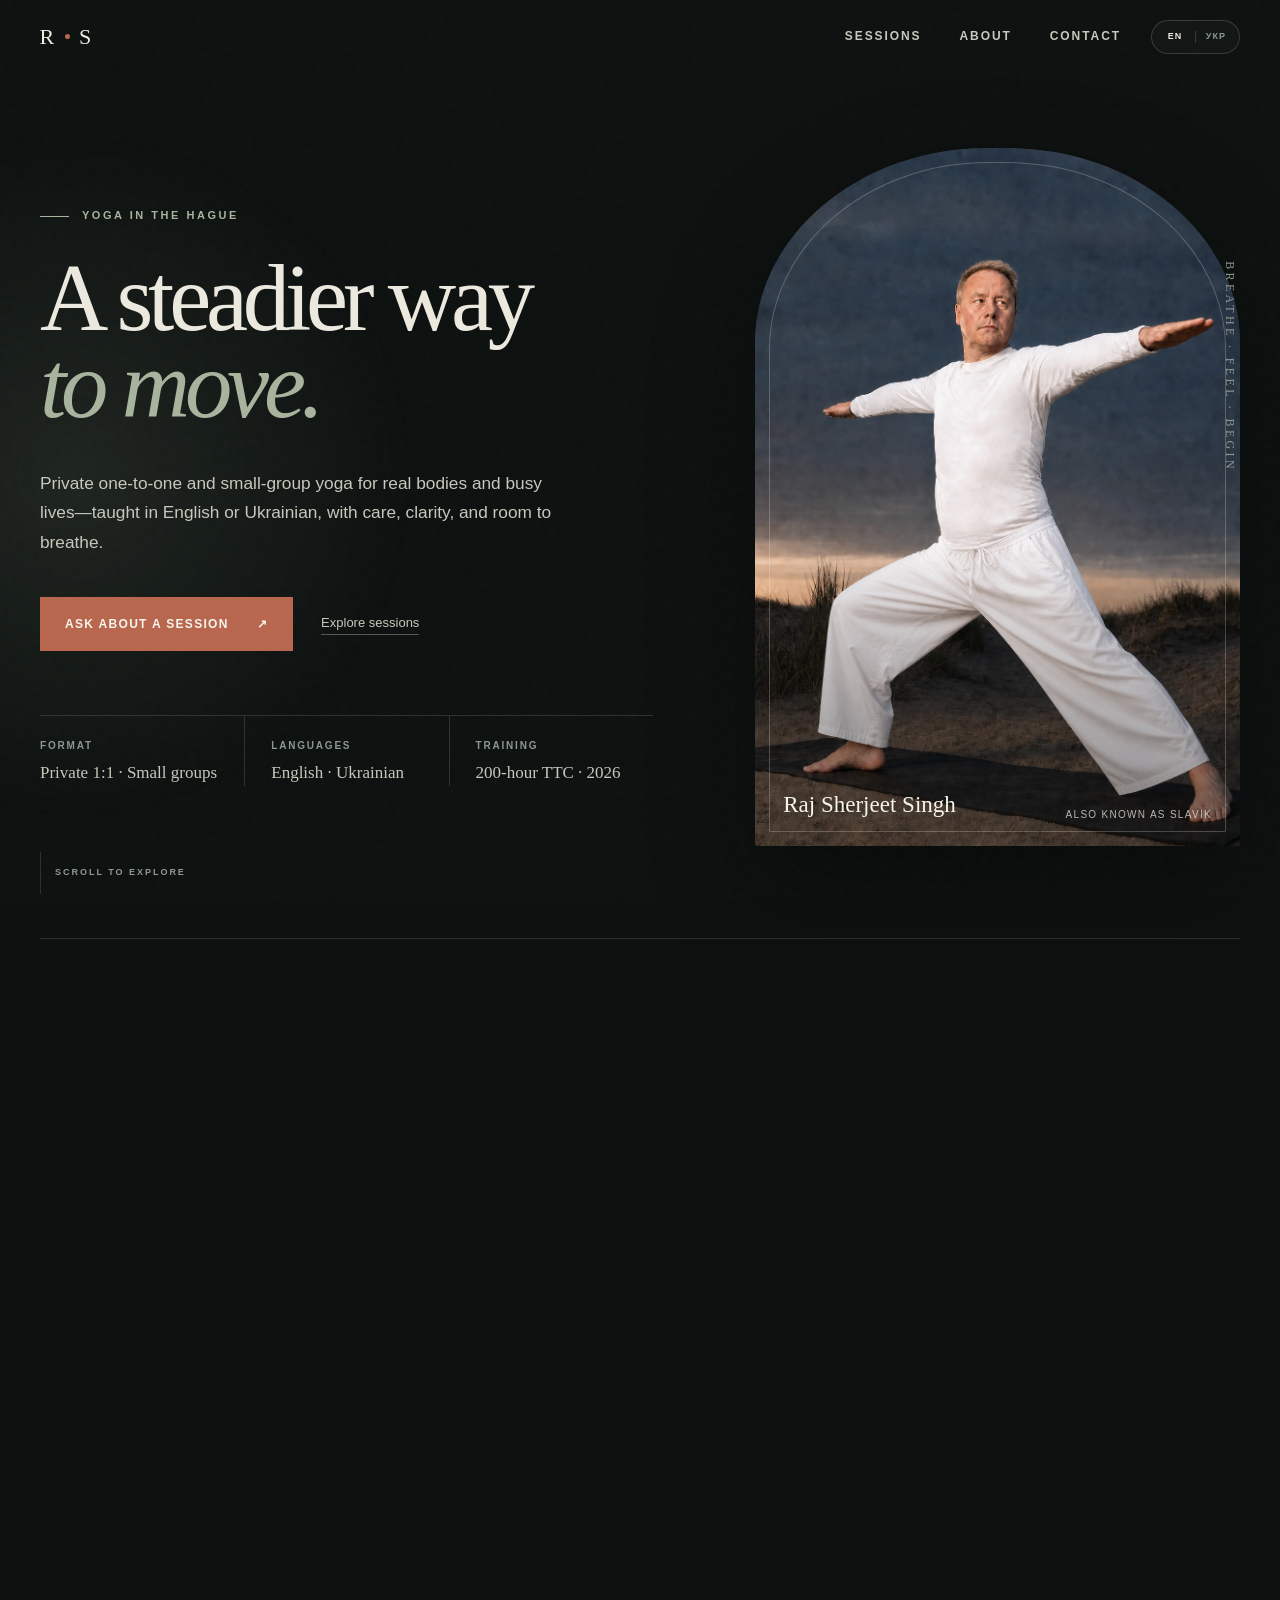
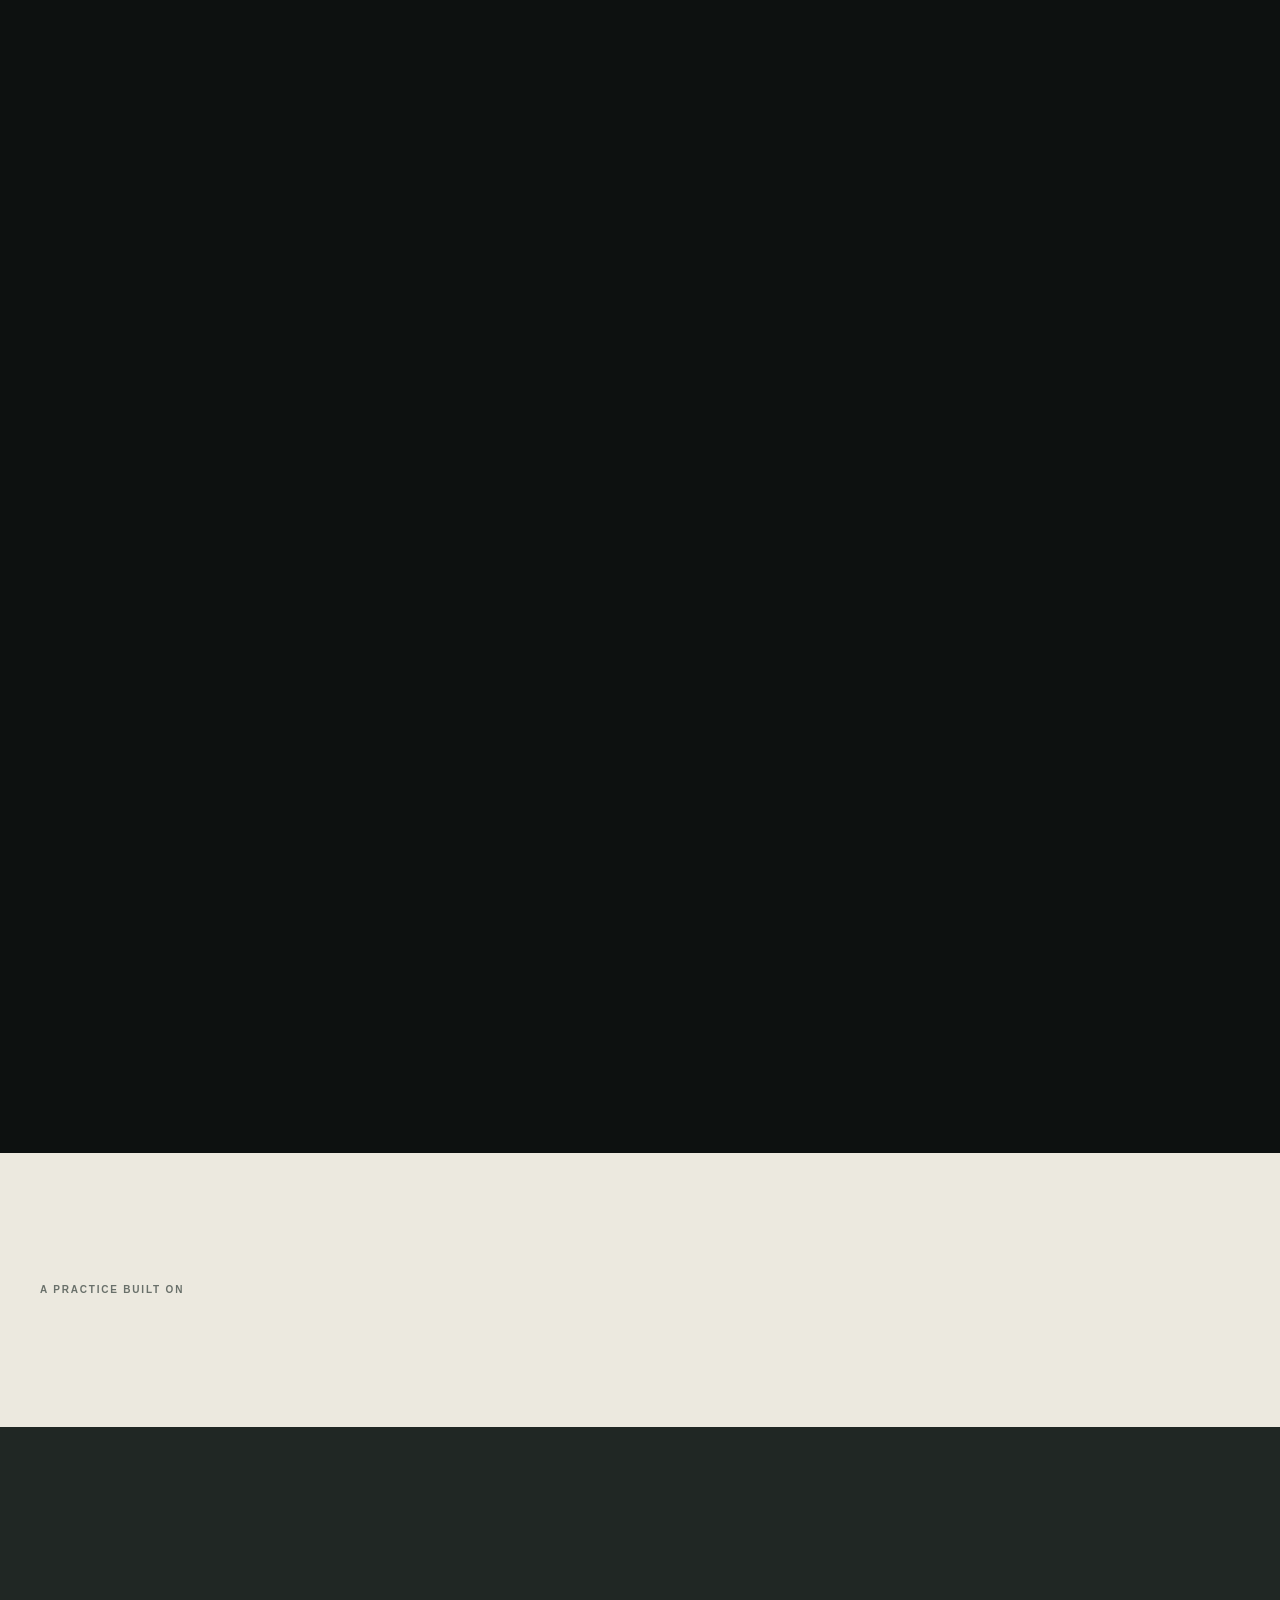
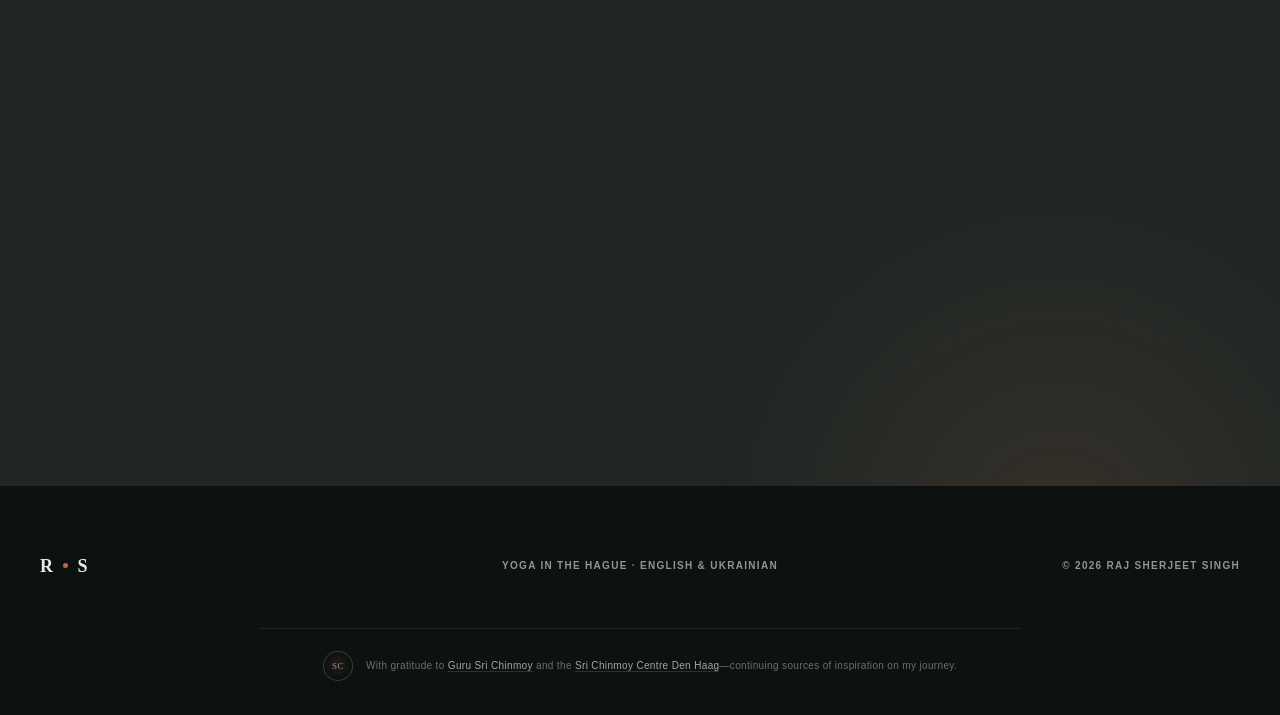
==== commit 2af927b6: "Add Ukrainian language experience" ====
--- a/index.html
+++ b/index.html
@@ -5,7 +5,8 @@
     <meta name="viewport" content="width=device-width, initial-scale=1" />
     <meta
       name="description"
-      content="Private one-to-one and small-group yoga in The Hague (Den Haag) with Raj Sherjeet Singh (Slavik), taught in English and Ukrainian."
+      content="Private one-to-one and small-group yoga in The Hague with Raj Sherjeet Singh (Slavik), taught in English and Ukrainian."
+      data-meta-description
     />
     <meta name="theme-color" content="#0d1110" />
     <meta name="color-scheme" content="dark" />
@@ -13,35 +14,80 @@
       http-equiv="Content-Security-Policy"
       content="default-src 'self'; img-src 'self' data:; style-src 'self'; script-src 'self'; object-src 'none'; base-uri 'self'; form-action 'none'; upgrade-insecure-requests"
     />
-    <title>Private Yoga in The Hague (Den Haag) | Raj Sherjeet Singh</title>
+    <title>Private Yoga in The Hague | Raj Sherjeet Singh</title>
     <link rel="icon" href="assets/favicon.svg" type="image/svg+xml" />
+    <link rel="canonical" href="https://kakasan.nl/" />
     <link rel="stylesheet" href="styles.css" />
     <script src="script.js" defer></script>
   </head>
   <body>
-    <a class="skip-link" href="#main">Skip to content</a>
+    <a class="skip-link" href="#main" data-i18n="skipLink">Skip to content</a>
 
     <header class="site-header" data-header>
-      <a class="brand" href="#top" aria-label="Raj Sherjeet Singh — home">
+      <a
+        class="brand"
+        href="#top"
+        aria-label="Raj Sherjeet Singh — home"
+        data-i18n-aria="brandHome"
+      >
         <span>R</span><i aria-hidden="true"></i><span>S</span>
       </a>
 
-      <button
-        class="menu-toggle"
-        type="button"
-        aria-expanded="false"
-        aria-controls="site-nav"
-        data-menu-toggle
-      >
-        <span class="menu-toggle__label">Menu</span>
-        <span class="menu-toggle__icon" aria-hidden="true"><i></i><i></i></span>
-      </button>
-
-      <nav class="site-nav" id="site-nav" aria-label="Primary navigation" data-nav>
-        <a href="#sessions">Sessions</a>
-        <a href="#about">About</a>
-        <a href="#contact">Contact</a>
-      </nav>
+      <div class="header-actions">
+        <nav
+          class="site-nav"
+          id="site-nav"
+          aria-label="Primary navigation"
+          data-nav
+          data-i18n-aria="primaryNav"
+        >
+          <a href="#sessions" data-i18n="navSessions">Sessions</a>
+          <a href="#about" data-i18n="navAbout">About</a>
+          <a href="#contact" data-i18n="navContact">Contact</a>
+        </nav>
+
+        <div
+          class="language-switcher"
+          role="group"
+          aria-label="Language"
+          data-language-switcher
+          data-i18n-aria="languageSwitcher"
+        >
+          <button
+            type="button"
+            lang="en"
+            data-language="en"
+            aria-pressed="true"
+            aria-label="Switch to English"
+            title="Switch to English"
+          >
+            EN
+          </button>
+          <span aria-hidden="true"></span>
+          <button
+            type="button"
+            lang="uk"
+            data-language="uk"
+            aria-pressed="false"
+            aria-label="Перемкнути українською"
+            title="Перемкнути українською"
+          >
+            УКР
+          </button>
+        </div>
+        <span class="sr-only" aria-live="polite" data-language-status></span>
+
+        <button
+          class="menu-toggle"
+          type="button"
+          aria-expanded="false"
+          aria-controls="site-nav"
+          data-menu-toggle
+        >
+          <span class="menu-toggle__label" data-i18n="menu">Menu</span>
+          <span class="menu-toggle__icon" aria-hidden="true"><i></i><i></i></span>
+        </button>
+      </div>
     </header>
 
     <main id="main">
@@ -49,31 +95,41 @@
         <div class="hero__glow" aria-hidden="true"></div>
 
         <div class="hero__copy" data-reveal>
-          <p class="eyebrow"><span></span> Yoga in The Hague (Den Haag)</p>
-          <h1 id="hero-title">A steadier way<br /><em>to move.</em></h1>
-          <p class="hero__intro">
+          <p class="eyebrow" data-i18n-html="heroEyebrow">
+            <span aria-hidden="true"></span> Yoga in The Hague
+          </p>
+          <h1 id="hero-title" data-i18n-html="heroTitle">
+            A steadier way<br /><em>to move.</em>
+          </h1>
+          <p class="hero__intro" data-i18n="heroIntro">
             Private one-to-one and small-group yoga for real bodies and busy
-            minds—taught in English or Ukrainian, with care, clarity, and room
+            lives—taught in English or Ukrainian, with care, clarity, and room
             to breathe.
           </p>
           <div class="hero__actions">
-            <a class="button button--primary" href="#contact">
+            <a
+              class="button button--primary"
+              href="#contact"
+              data-i18n-html="heroCta"
+            >
               Ask about a session <span aria-hidden="true">↗</span>
             </a>
-            <a class="text-link" href="#sessions">Explore sessions</a>
-          </div>
-          <dl class="hero__facts" aria-label="Session details">
-            <div>
-              <dt>Sessions</dt>
-              <dd>Private 1:1 · Small groups</dd>
-            </div>
-            <div>
-              <dt>Languages</dt>
-              <dd>English · Ukrainian</dd>
-            </div>
-            <div>
-              <dt>Training</dt>
-              <dd>200-hour TTC · 2026</dd>
+            <a class="text-link" href="#sessions" data-i18n="heroExplore">
+              Explore sessions
+            </a>
+          </div>
+          <dl class="hero__facts" aria-label="Session details" data-i18n-aria="sessionDetails">
+            <div>
+              <dt data-i18n="factFormat">Format</dt>
+              <dd data-i18n="factFormatValue">Private 1:1 · Small groups</dd>
+            </div>
+            <div>
+              <dt data-i18n="factLanguages">Languages</dt>
+              <dd data-i18n="factLanguagesValue">English · Ukrainian</dd>
+            </div>
+            <div>
+              <dt data-i18n="factTraining">Training</dt>
+              <dd data-i18n="factTrainingValue">200-hour TTC · 2026</dd>
             </div>
           </dl>
         </div>
@@ -84,40 +140,52 @@
               src="assets/raj-warrior-ii-sivananda.jpg"
               width="1003"
               height="1568"
-              alt="A stylised portrait of Raj practicing Warrior II among the dunes at blue hour"
+              alt="A stylised portrait of Raj practising Warrior II among the dunes at blue hour"
+              data-i18n-alt="portraitAlt"
               fetchpriority="high"
             />
             <div class="portrait-frame__line" aria-hidden="true"></div>
             <figcaption>
               <span>Raj Sherjeet Singh</span>
-              <span>also known as Slavik</span>
+              <span data-i18n="alsoKnown">also known as Slavik</span>
             </figcaption>
           </div>
-          <p class="portrait-note" aria-hidden="true">Breathe · Feel · Begin</p>
+          <p class="portrait-note" aria-hidden="true" data-i18n="portraitNote">
+            Breathe · Feel · Begin
+          </p>
         </figure>
 
-        <a class="hero__scroll" href="#sessions" aria-label="Scroll to the sessions section">
+        <a
+          class="hero__scroll"
+          href="#sessions"
+          aria-label="Scroll to the sessions section"
+          data-i18n-aria="scrollLabel"
+        >
           <span aria-hidden="true"></span>
-          Scroll to explore
+          <b data-i18n="scrollText">Scroll to explore</b>
         </a>
       </section>
 
       <section class="practice section" id="sessions" aria-labelledby="sessions-title">
         <div class="section-heading" data-reveal>
-          <p class="eyebrow"><span></span> Sessions</p>
-          <h2 id="sessions-title">Yoga with both feet<br />on the ground.</h2>
+          <p class="eyebrow" data-i18n-html="sessionsEyebrow">
+            <span aria-hidden="true"></span> Sessions
+          </p>
+          <h2 id="sessions-title" data-i18n-html="sessionsTitle">
+            Yoga with both feet<br />on the ground.
+          </h2>
         </div>
 
         <div class="practice__intro" data-reveal>
-          <p class="lead">
+          <p class="lead" data-i18n="sessionsLead">
             Yoga does not need to be a performance. We focus on clear
             instruction, attentive movement, steady breathing, and options
             that meet you where you are.
           </p>
-          <p>
-            Whether you are beginning or returning to practice, sessions
-            progress at a manageable pace to build confidence, body awareness,
-            and steadiness over time.
+          <p data-i18n="sessionsBody">
+            Whether you are beginning or returning to practice, sessions move
+            at a manageable pace—building confidence, body awareness, and
+            steadiness over time.
           </p>
         </div>
 
@@ -125,13 +193,15 @@
           <article class="offering" data-reveal>
             <p class="offering__number">01</p>
             <div>
-              <h3>Private one-to-one</h3>
-              <p>
-                A session adapted to your experience, mobility, and intentions,
-                with time to ask questions, learn at your own pace, and receive
-                individual guidance.
+              <h3 data-i18n="privateTitle">Private one-to-one</h3>
+              <p data-i18n="privateBody">
+                A session shaped around your experience, mobility, and
+                intentions, with time to ask questions, learn at your own pace,
+                and receive individual guidance.
               </p>
-              <p class="offering__meta">Personal · Focused · Adaptable</p>
+              <p class="offering__meta" data-i18n="privateMeta">
+                Personal · Focused · Adaptable
+              </p>
             </div>
             <span class="offering__mark" aria-hidden="true">↗</span>
           </article>
@@ -139,12 +209,14 @@
           <article class="offering" data-reveal data-delay="1">
             <p class="offering__number">02</p>
             <div>
-              <h3>Small-group practice</h3>
-              <p>
-                Clear, welcoming sessions for small groups, with options that
-                let each person practise at an appropriate pace.
+              <h3 data-i18n="groupTitle">Small-group practice</h3>
+              <p data-i18n="groupBody">
+                Clear, welcoming sessions for small groups, with thoughtful
+                variations so each person can practise at an appropriate pace.
               </p>
-              <p class="offering__meta">Shared · Grounded · Inclusive</p>
+              <p class="offering__meta" data-i18n="groupMeta">
+                Shared · Grounded · Inclusive
+              </p>
             </div>
             <span class="offering__mark" aria-hidden="true">↗</span>
           </article>
@@ -153,25 +225,29 @@
 
       <section class="about section" id="about" aria-labelledby="about-title">
         <div class="about__aside" data-reveal>
-          <p class="eyebrow"><span></span> About Raj</p>
+          <p class="eyebrow" data-i18n-html="aboutEyebrow">
+            <span aria-hidden="true"></span> About Raj
+          </p>
           <div class="seal" aria-hidden="true">
             <span>200</span>
-            <small>hours</small>
-          </div>
-          <p class="about__location">Based in<br />The Hague, NL</p>
+            <small data-i18n="hours">hours</small>
+          </div>
+          <p class="about__location" data-i18n-html="location">
+            Based in<br />The Hague, NL
+          </p>
         </div>
 
         <div class="about__copy" data-reveal data-delay="1">
-          <h2 id="about-title">
+          <h2 id="about-title" data-i18n-html="aboutTitle">
             Structure brought me to the mat.<br /><em>Curiosity kept me here.</em>
           </h2>
           <div class="about__columns">
-            <p>
+            <p data-i18n="aboutBodyOne">
               I’m Raj Sherjeet Singh—you can also call me Slavik. I’m a software
-              engineer by background, so I understand the effects of long hours
-              at a desk and a busy, analytical mind.
+              engineer by background, so I understand what long hours at a desk
+              and a busy, analytical mind can do to the body and nervous system.
             </p>
-            <p>
+            <p data-i18n="aboutBodyTwo">
               I’ve practised yoga for five years. In 2026, I completed a
               200-hour Yoga Teacher Training at Arhanta Yoga Netherlands. I’m
               now beginning my teaching journey, offering attentive sessions
@@ -188,29 +264,29 @@
               </svg>
             </div>
             <div>
-              <p>200-hour Yoga Teacher Training</p>
-              <span>Arhanta Yoga Netherlands · 2026</span>
-            </div>
-          </div>
-        </div>
-      </section>
-
-      <section class="principles" aria-label="Practice principles">
+              <p data-i18n="credentialTitle">200-hour Yoga Teacher Training</p>
+              <span data-i18n="credentialMeta">Arhanta Yoga Netherlands · 2026</span>
+            </div>
+          </div>
+        </div>
+      </section>
+
+      <section class="principles" aria-label="Practice principles" data-i18n-aria="principlesLabel">
         <div class="principles__inner">
-          <p class="principles__label">A practice built on</p>
+          <p class="principles__label" data-i18n="principlesIntro">A practice built on</p>
           <div class="principle" data-reveal>
             <span>01</span>
-            <p>Attention</p>
+            <p data-i18n="principleAttention">Attention</p>
             <i aria-hidden="true"></i>
           </div>
           <div class="principle" data-reveal data-delay="1">
             <span>02</span>
-            <p>Consistency</p>
+            <p data-i18n="principleConsistency">Consistency</p>
             <i aria-hidden="true"></i>
           </div>
           <div class="principle" data-reveal data-delay="2">
             <span>03</span>
-            <p>Curiosity</p>
+            <p data-i18n="principleCuriosity">Curiosity</p>
             <i aria-hidden="true"></i>
           </div>
         </div>
@@ -219,29 +295,43 @@
       <section class="contact section" id="contact" aria-labelledby="contact-title">
         <div class="contact__glow" aria-hidden="true"></div>
         <div class="contact__heading" data-reveal>
-          <p class="eyebrow eyebrow--light"><span></span> Begin here</p>
-          <h2 id="contact-title">Let’s find your<br /><em>way into practice.</em></h2>
+          <p class="eyebrow eyebrow--light" data-i18n-html="contactEyebrow">
+            <span aria-hidden="true"></span> Begin here
+          </p>
+          <h2 id="contact-title" data-i18n-html="contactTitle">
+            Let’s find your<br /><em>way into practice.</em>
+          </h2>
         </div>
 
         <div class="contact__details" data-reveal data-delay="1">
-          <p>
+          <p data-i18n="contactIntro">
             Tell me what brings you to yoga, your preferred language, and
             whether you’re interested in a private one-to-one or small-group
-            session. You can write in English or Ukrainian—whichever feels more
+            session. Write in English or Ukrainian—whichever feels more
             natural. I’ll reply personally so we can find a good next step.
           </p>
 
           <div class="contact-options">
             <div class="contact-option" data-contact-row="email">
-              <span>Email</span>
-              <button class="contact-reveal" type="button" data-contact="email">
+              <span data-i18n="emailLabel">Email</span>
+              <button
+                class="contact-reveal"
+                type="button"
+                data-contact="email"
+                data-i18n-html="showEmail"
+              >
                 Show email address <i aria-hidden="true">↗</i>
               </button>
               <a class="contact-link" data-contact-link="email" hidden></a>
             </div>
             <div class="contact-option" data-contact-row="phone">
-              <span>Phone</span>
-              <button class="contact-reveal" type="button" data-contact="phone">
+              <span data-i18n="phoneLabel">Phone</span>
+              <button
+                class="contact-reveal"
+                type="button"
+                data-contact="phone"
+                data-i18n-html="showPhone"
+              >
                 Show phone number <i aria-hidden="true">↗</i>
               </button>
               <a class="contact-link" data-contact-link="phone" hidden></a>
@@ -252,7 +342,7 @@
             <p class="noscript-note">Please enable JavaScript to reveal contact details.</p>
           </noscript>
 
-          <p class="privacy-note">
+          <p class="privacy-note" data-i18n="privacyNote">
             No forms, tracking, or cookies. Contact details appear only when you
             choose to reveal them.
           </p>
@@ -262,16 +352,21 @@
 
     <footer class="site-footer">
       <div class="site-footer__main">
-        <a class="brand brand--footer" href="#top" aria-label="Back to top">
+        <a
+          class="brand brand--footer"
+          href="#top"
+          aria-label="Back to top"
+          data-i18n-aria="backToTop"
+        >
           <span>R</span><i aria-hidden="true"></i><span>S</span>
         </a>
-        <p>Yoga in The Hague · English &amp; Ukrainian</p>
+        <p data-i18n="footerTagline">Yoga in The Hague · English &amp; Ukrainian</p>
         <p>© <span data-year>2026</span> Raj Sherjeet Singh</p>
       </div>
 
-      <aside class="footer-gratitude" aria-label="Acknowledgement">
+      <aside class="footer-gratitude" aria-label="Acknowledgement" data-i18n-aria="gratitudeLabel">
         <span class="footer-gratitude__mark" aria-hidden="true">SC</span>
-        <p>
+        <p data-i18n-html="gratitudeText">
           With gratitude to
           <a href="https://www.meditatiedenhaag.com/sri-chinmoy/">Guru Sri Chinmoy</a>
           and the
--- a/styles.css
+++ b/styles.css
@@ -85,6 +85,17 @@
   transform: translateY(0);
 }
 
+.sr-only {
+  position: absolute;
+  width: 1px;
+  height: 1px;
+  padding: 0;
+  overflow: hidden;
+  clip: rect(0, 0, 0, 0);
+  white-space: nowrap;
+  border: 0;
+}
+
 .site-header {
   position: fixed;
   top: 0;
@@ -124,6 +135,12 @@
   margin: 0 9px;
   border-radius: 50%;
   background: var(--clay);
+}
+
+.header-actions {
+  display: flex;
+  align-items: center;
+  gap: 30px;
 }
 
 .site-nav {
@@ -160,6 +177,49 @@
   transform-origin: left;
 }
 
+.language-switcher {
+  position: relative;
+  z-index: 2;
+  display: inline-flex;
+  height: 34px;
+  padding: 0 9px;
+  align-items: center;
+  gap: 6px;
+  border: 1px solid rgba(236, 233, 223, 0.17);
+  border-radius: 999px;
+  background: rgba(236, 233, 223, 0.025);
+}
+
+.language-switcher span {
+  width: 1px;
+  height: 12px;
+  background: rgba(236, 233, 223, 0.17);
+}
+
+.language-switcher button {
+  min-width: 28px;
+  padding: 6px 2px;
+  border: 0;
+  background: transparent;
+  color: var(--muted);
+  cursor: pointer;
+  font-size: 9px;
+  font-weight: 700;
+  letter-spacing: 0.12em;
+  line-height: 1;
+  transition: color 200ms ease;
+}
+
+.language-switcher button:hover,
+.language-switcher button:focus-visible,
+.language-switcher button[aria-pressed="true"] {
+  color: var(--paper);
+}
+
+.language-switcher button[aria-pressed="true"] {
+  cursor: default;
+}
+
 .menu-toggle {
   display: none;
 }
@@ -437,6 +497,10 @@
   animation: scroll-line 2s ease-in-out infinite;
 }
 
+.hero__scroll b {
+  font: inherit;
+}
+
 @keyframes scroll-line {
   0% { transform: translateY(0); }
   55%, 100% { transform: translateY(200%); }
@@ -488,7 +552,7 @@
   position: relative;
   display: grid;
   min-height: 340px;
-  padding: 36px;
+  padding: 36px 36px 84px;
   grid-template-columns: 36px 1fr;
   gap: 36px;
   border: 1px solid var(--line);
@@ -898,6 +962,26 @@
   color: var(--paper);
 }
 
+html[lang="uk"] .hero h1 {
+  font-size: clamp(68px, 6.7vw, 108px);
+  letter-spacing: -0.045em;
+}
+
+html[lang="uk"] .section-heading h2 {
+  font-size: clamp(48px, 4.7vw, 72px);
+  letter-spacing: -0.045em;
+}
+
+html[lang="uk"] .about h2 {
+  font-size: clamp(44px, 4.25vw, 66px);
+  letter-spacing: -0.04em;
+}
+
+html[lang="uk"] .contact h2 {
+  font-size: clamp(52px, 5.25vw, 82px);
+  letter-spacing: -0.045em;
+}
+
 .js [data-reveal] {
   opacity: 0;
   transform: translateY(28px);
@@ -928,6 +1012,7 @@
   }
 
   .hero {
+    overflow: clip;
     min-height: auto;
     padding-top: 140px;
     grid-template-columns: minmax(0, 1fr) minmax(360px, 0.72fr);
@@ -968,6 +1053,10 @@
 
   .site-header {
     height: 74px;
+  }
+
+  .header-actions {
+    gap: 12px;
   }
 
   .menu-toggle {
@@ -1042,6 +1131,10 @@
     text-transform: none;
   }
 
+  html[lang="uk"] .site-nav a {
+    font-size: 38px;
+  }
+
   .hero {
     display: flex;
     padding: 120px 0 80px;
@@ -1057,6 +1150,10 @@
     font-size: clamp(56px, 17vw, 80px);
   }
 
+  html[lang="uk"] .hero h1 {
+    font-size: clamp(52px, 14.5vw, 72px);
+  }
+
   .hero__intro {
     margin-top: 30px;
   }
@@ -1085,6 +1182,11 @@
     padding: 88px 0;
   }
 
+  html[lang="uk"] .section-heading h2,
+  html[lang="uk"] .about h2 {
+    font-size: clamp(44px, 10vw, 64px);
+  }
+
   .practice,
   .about,
   .contact {
@@ -1151,6 +1253,12 @@
 @media (max-width: 520px) {
   .section {
     padding: 72px 0;
+  }
+
+  .language-switcher {
+    padding-right: 7px;
+    padding-left: 7px;
+    gap: 4px;
   }
 
   .hero__facts {
@@ -1227,6 +1335,10 @@
 
   .contact h2 {
     font-size: clamp(52px, 15vw, 72px);
+  }
+
+  html[lang="uk"] .contact h2 {
+    font-size: clamp(46px, 13vw, 62px);
   }
 
   .contact {
@@ -1284,5 +1396,6 @@
     animation-duration: 0.01ms !important;
     animation-iteration-count: 1 !important;
     transition-duration: 0.01ms !important;
-  }
-}
+    transition-delay: 0s !important;
+  }
+}
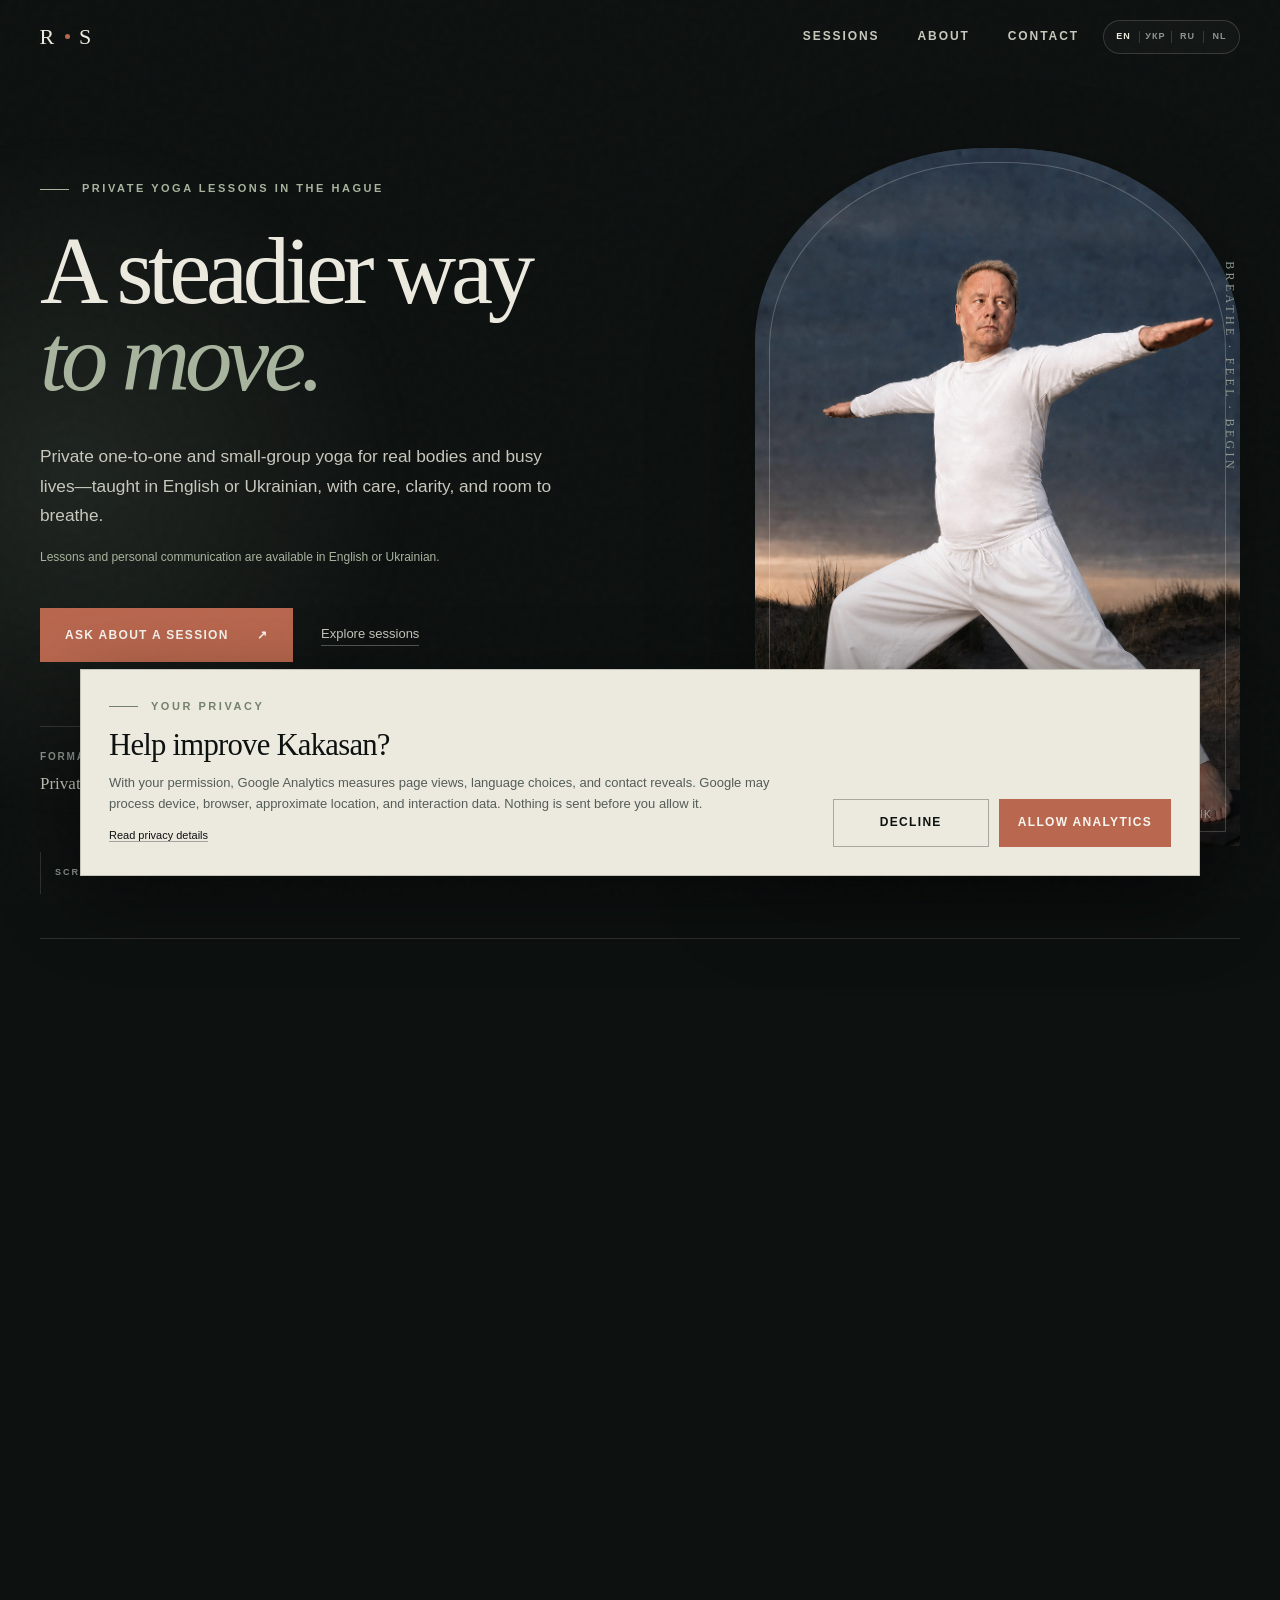
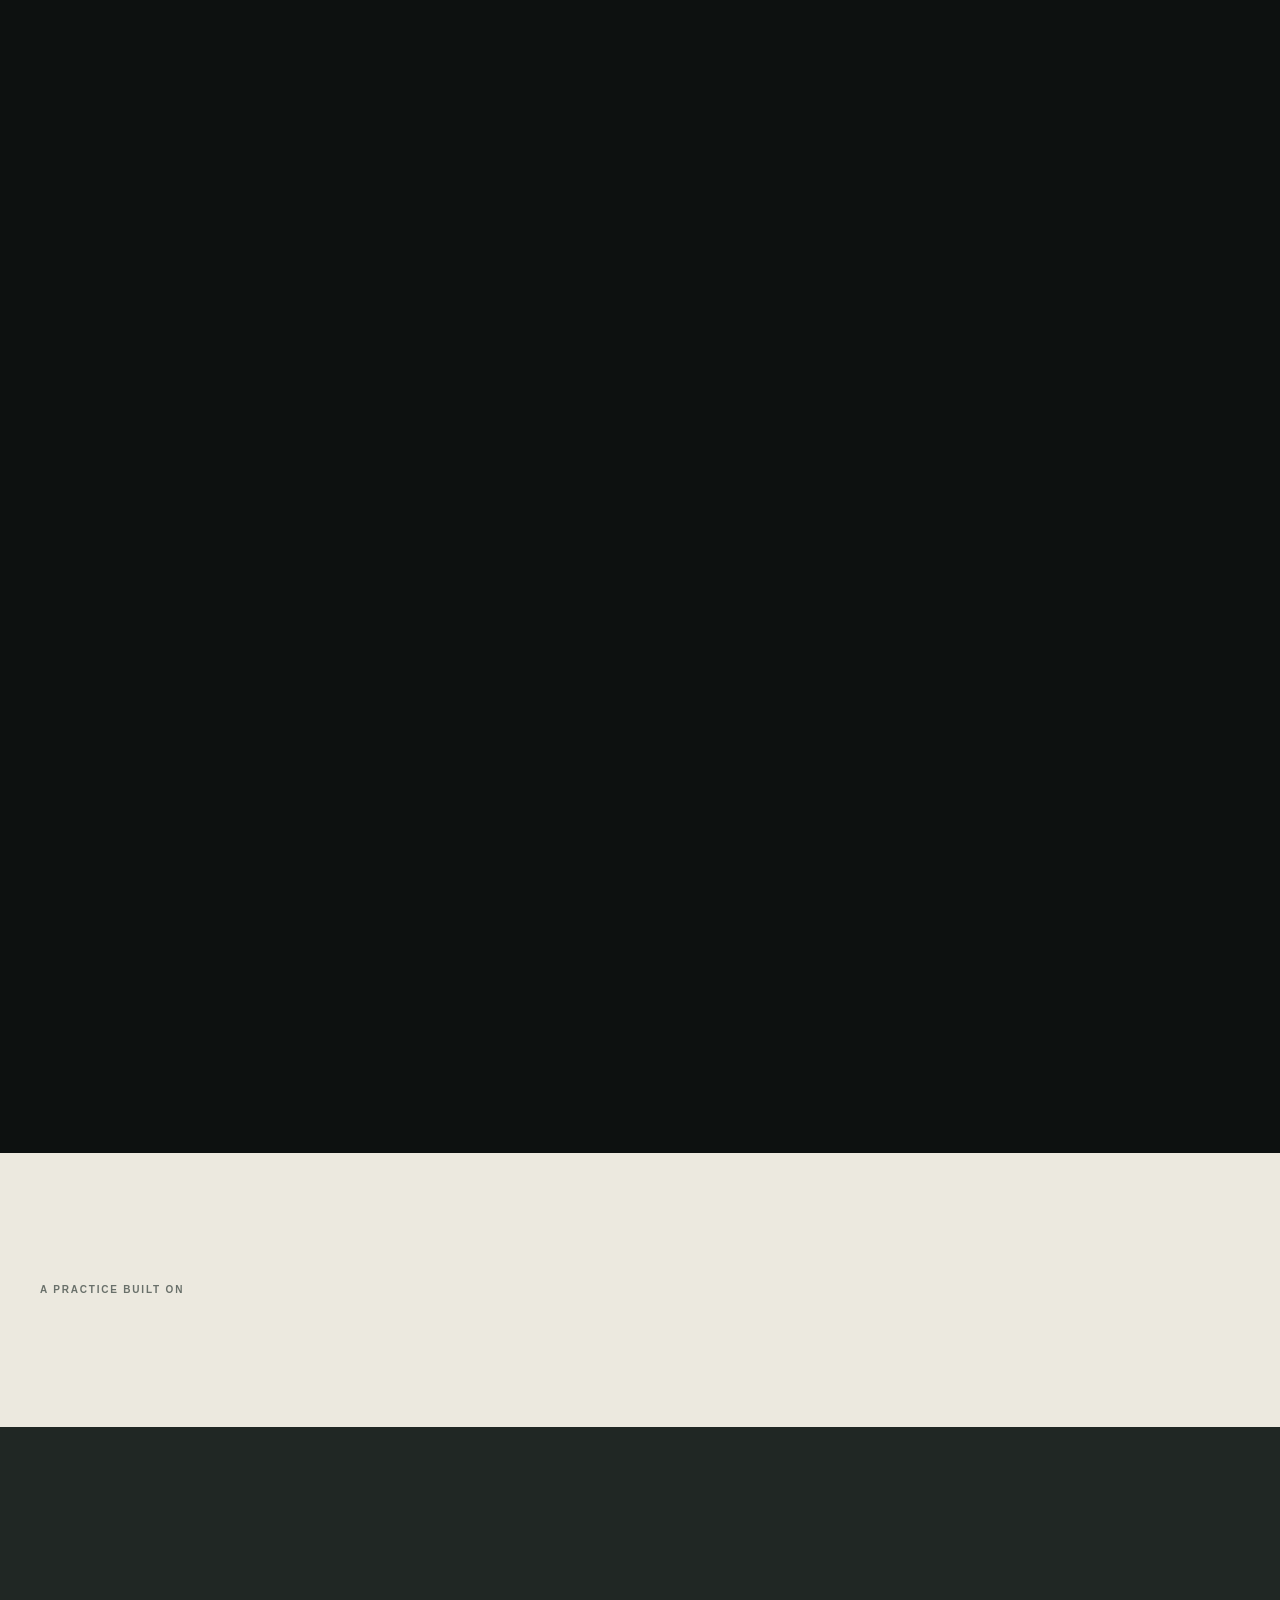
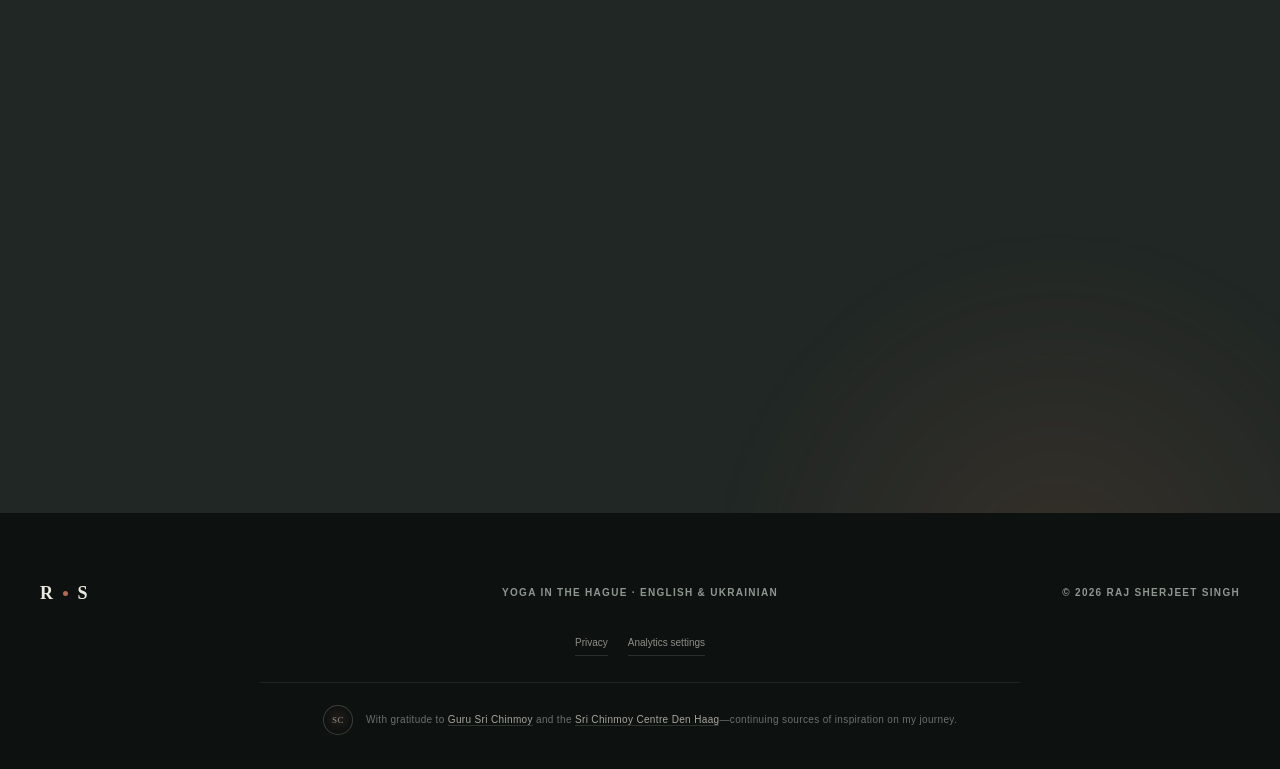
==== commit 95127524: "Improve multilingual SEO and add consented analytics" ====
--- a/index.html
+++ b/index.html
@@ -1,90 +1,122 @@
 <!doctype html>
-<html lang="en">
+<html lang="en" data-locale="en">
   <head>
     <meta charset="utf-8" />
     <meta name="viewport" content="width=device-width, initial-scale=1" />
-    <meta
-      name="description"
-      content="Private one-to-one and small-group yoga in The Hague with Raj Sherjeet Singh (Slavik), taught in English and Ukrainian."
-      data-meta-description
-    />
+    <title>Private Yoga Lessons in The Hague | English & Ukrainian</title>
+    <meta name="description" content="Private one-to-one and small-group yoga lessons in The Hague with Raj Sherjeet Singh, taught in English or Ukrainian with clear, attentive guidance." />
+    <meta name="robots" content="index, follow, max-image-preview:large, max-snippet:-1, max-video-preview:-1" />
     <meta name="theme-color" content="#0d1110" />
     <meta name="color-scheme" content="dark" />
-    <meta
-      http-equiv="Content-Security-Policy"
-      content="default-src 'self'; img-src 'self' data:; style-src 'self'; script-src 'self'; object-src 'none'; base-uri 'self'; form-action 'none'; upgrade-insecure-requests"
-    />
-    <title>Private Yoga in The Hague | Raj Sherjeet Singh</title>
-    <link rel="icon" href="assets/favicon.svg" type="image/svg+xml" />
+    <meta http-equiv="Content-Security-Policy" content="default-src 'self'; connect-src 'self' https://www.google-analytics.com https://*.google-analytics.com; img-src 'self' data: https://www.google-analytics.com https://*.google-analytics.com; style-src 'self'; script-src 'self' https://www.googletagmanager.com; object-src 'none'; base-uri 'self'; form-action 'none'; frame-ancestors 'none'; upgrade-insecure-requests" />
     <link rel="canonical" href="https://kakasan.nl/" />
-    <link rel="stylesheet" href="styles.css" />
-    <script src="script.js" defer></script>
+    <link rel="alternate" hreflang="en" href="https://kakasan.nl/" />
+    <link rel="alternate" hreflang="uk" href="https://kakasan.nl/uk/" />
+    <link rel="alternate" hreflang="ru" href="https://kakasan.nl/ru/" />
+    <link rel="alternate" hreflang="nl" href="https://kakasan.nl/nl/" />
+    <link rel="alternate" hreflang="x-default" href="https://kakasan.nl/" />
+    <meta property="og:type" content="website" />
+    <meta property="og:site_name" content="Kakasan" />
+    <meta property="og:title" content="Private Yoga Lessons in The Hague | English & Ukrainian" />
+    <meta property="og:description" content="Private one-to-one and small-group yoga lessons in The Hague with Raj Sherjeet Singh, taught in English or Ukrainian with clear, attentive guidance." />
+    <meta property="og:url" content="https://kakasan.nl/" />
+    <meta property="og:locale" content="en_US" />
+    <meta property="og:locale:alternate" content="uk_UA" />
+    <meta property="og:locale:alternate" content="ru_RU" />
+    <meta property="og:locale:alternate" content="nl_NL" />
+    <meta property="og:image" content="https://kakasan.nl/assets/raj-warrior-ii-sivananda.jpg" />
+    <meta property="og:image:width" content="1003" />
+    <meta property="og:image:height" content="1568" />
+    <meta property="og:image:alt" content="Raj practising Warrior II among the dunes near The Hague at blue hour" />
+    <meta name="twitter:card" content="summary" />
+    <meta name="twitter:title" content="Private Yoga Lessons in The Hague | English & Ukrainian" />
+    <meta name="twitter:description" content="Private one-to-one and small-group yoga lessons in The Hague with Raj Sherjeet Singh, taught in English or Ukrainian with clear, attentive guidance." />
+    <meta name="twitter:image" content="https://kakasan.nl/assets/raj-warrior-ii-sivananda.jpg" />
+    <link rel="icon" href="/assets/favicon.svg" type="image/svg+xml" />
+    <link rel="preload" href="/assets/raj-warrior-ii-sivananda.jpg" as="image" fetchpriority="high" />
+    <link rel="stylesheet" href="/styles.css" />
+    <script type="application/ld+json">
+{
+  "@context": "https://schema.org",
+  "@graph": [
+    {
+      "@type": "WebSite",
+      "@id": "https://kakasan.nl/#website",
+      "url": "https://kakasan.nl/",
+      "name": "Kakasan",
+      "inLanguage": [
+        "en",
+        "uk",
+        "ru",
+        "nl"
+      ]
+    },
+    {
+      "@type": "Person",
+      "@id": "https://kakasan.nl/#raj-sherjeet-singh",
+      "name": "Raj Sherjeet Singh",
+      "alternateName": "Slavik",
+      "jobTitle": "Yoga teacher",
+      "url": "https://kakasan.nl/#about",
+      "image": "https://kakasan.nl/assets/raj-warrior-ii-sivananda.jpg",
+      "knowsLanguage": [
+        "English",
+        "Ukrainian"
+      ],
+      "hasCredential": {
+        "@type": "EducationalOccupationalCredential",
+        "name": "200-hour Yoga Teacher Training",
+        "credentialCategory": "Yoga teacher training",
+        "recognizedBy": {
+          "@type": "Organization",
+          "name": "Arhanta Yoga Netherlands"
+        }
+      }
+    },
+    {
+      "@type": "Service",
+      "@id": "https://kakasan.nl/#yoga-lessons",
+      "name": "Private and small-group yoga lessons in The Hague",
+      "serviceType": "Yoga instruction in English and Ukrainian",
+      "description": "Private one-to-one and small-group yoga lessons in The Hague with Raj Sherjeet Singh, taught in English or Ukrainian with clear, attentive guidance.",
+      "url": "https://kakasan.nl/",
+      "inLanguage": "en",
+      "provider": {
+        "@id": "https://kakasan.nl/#raj-sherjeet-singh"
+      },
+      "areaServed": {
+        "@type": "City",
+        "name": "The Hague",
+        "alternateName": "Den Haag"
+      },
+      "availableLanguage": [
+        "English",
+        "Ukrainian"
+      ],
+      "audience": {
+        "@type": "Audience",
+        "audienceType": "Adults interested in yoga"
+      }
+    }
+  ]
+}
+    </script>
+    <script src="/script.js" defer></script>
   </head>
   <body>
-    <a class="skip-link" href="#main" data-i18n="skipLink">Skip to content</a>
-
+    <!-- Generated by scripts/build-site.mjs. -->
+    <a class="skip-link" href="#main">Skip to content</a>
     <header class="site-header" data-header>
-      <a
-        class="brand"
-        href="#top"
-        aria-label="Raj Sherjeet Singh — home"
-        data-i18n-aria="brandHome"
-      >
-        <span>R</span><i aria-hidden="true"></i><span>S</span>
-      </a>
-
+      <a class="brand" href="/#top" aria-label="Raj Sherjeet Singh — home"><span>R</span><i aria-hidden="true"></i><span>S</span></a>
       <div class="header-actions">
-        <nav
-          class="site-nav"
-          id="site-nav"
-          aria-label="Primary navigation"
-          data-nav
-          data-i18n-aria="primaryNav"
-        >
-          <a href="#sessions" data-i18n="navSessions">Sessions</a>
-          <a href="#about" data-i18n="navAbout">About</a>
-          <a href="#contact" data-i18n="navContact">Contact</a>
+        <nav class="site-nav" id="site-nav" aria-label="Primary navigation" data-nav>
+          <a href="#sessions">Sessions</a>
+          <a href="#about">About</a>
+          <a href="#contact">Contact</a>
         </nav>
-
-        <div
-          class="language-switcher"
-          role="group"
-          aria-label="Language"
-          data-language-switcher
-          data-i18n-aria="languageSwitcher"
-        >
-          <button
-            type="button"
-            lang="en"
-            data-language="en"
-            aria-pressed="true"
-            aria-label="Switch to English"
-            title="Switch to English"
-          >
-            EN
-          </button>
-          <span aria-hidden="true"></span>
-          <button
-            type="button"
-            lang="uk"
-            data-language="uk"
-            aria-pressed="false"
-            aria-label="Перемкнути українською"
-            title="Перемкнути українською"
-          >
-            УКР
-          </button>
-        </div>
-        <span class="sr-only" aria-live="polite" data-language-status></span>
-
-        <button
-          class="menu-toggle"
-          type="button"
-          aria-expanded="false"
-          aria-controls="site-nav"
-          data-menu-toggle
-        >
-          <span class="menu-toggle__label" data-i18n="menu">Menu</span>
+        <nav class="language-switcher" aria-label="Choose language" data-language-switcher><a href="/" hreflang="en" lang="en" aria-label="English" aria-current="page">EN</a><span aria-hidden="true"></span><a href="/uk/" hreflang="uk" lang="uk" aria-label="Українська">УКР</a><span aria-hidden="true"></span><a href="/ru/" hreflang="ru" lang="ru" aria-label="Русский">RU</a><span aria-hidden="true"></span><a href="/nl/" hreflang="nl" lang="nl" aria-label="Nederlands">NL</a></nav>
+        <button class="menu-toggle" type="button" aria-expanded="false" aria-controls="site-nav" data-menu-toggle>
+          <span class="menu-toggle__label">Menu</span>
           <span class="menu-toggle__icon" aria-hidden="true"><i></i><i></i></span>
         </button>
       </div>
@@ -93,287 +125,108 @@
     <main id="main">
       <section class="hero" id="top" aria-labelledby="hero-title">
         <div class="hero__glow" aria-hidden="true"></div>
-
         <div class="hero__copy" data-reveal>
-          <p class="eyebrow" data-i18n-html="heroEyebrow">
-            <span aria-hidden="true"></span> Yoga in The Hague
-          </p>
-          <h1 id="hero-title" data-i18n-html="heroTitle">
-            A steadier way<br /><em>to move.</em>
-          </h1>
-          <p class="hero__intro" data-i18n="heroIntro">
-            Private one-to-one and small-group yoga for real bodies and busy
-            lives—taught in English or Ukrainian, with care, clarity, and room
-            to breathe.
-          </p>
+          <p class="eyebrow"><span aria-hidden="true"></span> Private yoga lessons in The Hague</p>
+          <h1 id="hero-title">A steadier way<br /><em>to move.</em></h1>
+          <p class="hero__intro">Private one-to-one and small-group yoga for real bodies and busy lives—taught in English or Ukrainian, with care, clarity, and room to breathe.</p>
+          <p class="hero__language-note">Lessons and personal communication are available in English or Ukrainian.</p>
           <div class="hero__actions">
-            <a
-              class="button button--primary"
-              href="#contact"
-              data-i18n-html="heroCta"
-            >
-              Ask about a session <span aria-hidden="true">↗</span>
-            </a>
-            <a class="text-link" href="#sessions" data-i18n="heroExplore">
-              Explore sessions
-            </a>
-          </div>
-          <dl class="hero__facts" aria-label="Session details" data-i18n-aria="sessionDetails">
-            <div>
-              <dt data-i18n="factFormat">Format</dt>
-              <dd data-i18n="factFormatValue">Private 1:1 · Small groups</dd>
-            </div>
-            <div>
-              <dt data-i18n="factLanguages">Languages</dt>
-              <dd data-i18n="factLanguagesValue">English · Ukrainian</dd>
-            </div>
-            <div>
-              <dt data-i18n="factTraining">Training</dt>
-              <dd data-i18n="factTrainingValue">200-hour TTC · 2026</dd>
-            </div>
+            <a class="button button--primary" href="#contact">Ask about a session <span aria-hidden="true">↗</span></a>
+            <a class="text-link" href="#sessions">Explore sessions</a>
+          </div>
+          <dl class="hero__facts" aria-label="Session details">
+            <div><dt>Format</dt><dd>Private 1:1 · Small groups</dd></div>
+            <div><dt>Teaching languages</dt><dd>English · Ukrainian</dd></div>
+            <div><dt>Training</dt><dd>200-hour TTC · 2026</dd></div>
           </dl>
         </div>
-
         <figure class="hero__portrait" data-reveal data-delay="1">
           <div class="portrait-frame">
-            <img
-              src="assets/raj-warrior-ii-sivananda.jpg"
-              width="1003"
-              height="1568"
-              alt="A stylised portrait of Raj practising Warrior II among the dunes at blue hour"
-              data-i18n-alt="portraitAlt"
-              fetchpriority="high"
-            />
+            <img src="/assets/raj-warrior-ii-sivananda.jpg" width="1003" height="1568" alt="Raj practising Warrior II among the dunes near The Hague at blue hour" fetchpriority="high" />
             <div class="portrait-frame__line" aria-hidden="true"></div>
-            <figcaption>
-              <span>Raj Sherjeet Singh</span>
-              <span data-i18n="alsoKnown">also known as Slavik</span>
-            </figcaption>
-          </div>
-          <p class="portrait-note" aria-hidden="true" data-i18n="portraitNote">
-            Breathe · Feel · Begin
-          </p>
+            <figcaption><span>Raj Sherjeet Singh</span><span>also known as Slavik</span></figcaption>
+          </div>
+          <p class="portrait-note" aria-hidden="true">Breathe · Feel · Begin</p>
         </figure>
-
-        <a
-          class="hero__scroll"
-          href="#sessions"
-          aria-label="Scroll to the sessions section"
-          data-i18n-aria="scrollLabel"
-        >
-          <span aria-hidden="true"></span>
-          <b data-i18n="scrollText">Scroll to explore</b>
-        </a>
+        <a class="hero__scroll" href="#sessions" aria-label="Scroll to the sessions section"><span aria-hidden="true"></span><b>Scroll to explore</b></a>
       </section>
 
       <section class="practice section" id="sessions" aria-labelledby="sessions-title">
         <div class="section-heading" data-reveal>
-          <p class="eyebrow" data-i18n-html="sessionsEyebrow">
-            <span aria-hidden="true"></span> Sessions
-          </p>
-          <h2 id="sessions-title" data-i18n-html="sessionsTitle">
-            Yoga with both feet<br />on the ground.
-          </h2>
-        </div>
-
-        <div class="practice__intro" data-reveal>
-          <p class="lead" data-i18n="sessionsLead">
-            Yoga does not need to be a performance. We focus on clear
-            instruction, attentive movement, steady breathing, and options
-            that meet you where you are.
-          </p>
-          <p data-i18n="sessionsBody">
-            Whether you are beginning or returning to practice, sessions move
-            at a manageable pace—building confidence, body awareness, and
-            steadiness over time.
-          </p>
-        </div>
-
+          <p class="eyebrow"><span aria-hidden="true"></span> Yoga sessions</p>
+          <h2 id="sessions-title">Yoga with both feet<br />on the ground.</h2>
+        </div>
+        <div class="practice__intro" data-reveal><p class="lead">Yoga does not need to be a performance. We focus on clear instruction, attentive movement, steady breathing, and options that meet you where you are.</p><p>Whether you are beginning or returning to practice, sessions move at a manageable pace—building confidence, body awareness, and steadiness over time.</p></div>
         <div class="offerings">
           <article class="offering" data-reveal>
-            <p class="offering__number">01</p>
-            <div>
-              <h3 data-i18n="privateTitle">Private one-to-one</h3>
-              <p data-i18n="privateBody">
-                A session shaped around your experience, mobility, and
-                intentions, with time to ask questions, learn at your own pace,
-                and receive individual guidance.
-              </p>
-              <p class="offering__meta" data-i18n="privateMeta">
-                Personal · Focused · Adaptable
-              </p>
-            </div>
-            <span class="offering__mark" aria-hidden="true">↗</span>
+            <p class="offering__number">01</p><div><h3>Private one-to-one</h3><p>A yoga lesson shaped around your experience, mobility, and intentions, with time to ask questions, learn at your own pace, and receive individual guidance.</p><p class="offering__meta">Personal · Focused · Adaptable</p></div><span class="offering__mark" aria-hidden="true">↗</span>
           </article>
-
           <article class="offering" data-reveal data-delay="1">
-            <p class="offering__number">02</p>
-            <div>
-              <h3 data-i18n="groupTitle">Small-group practice</h3>
-              <p data-i18n="groupBody">
-                Clear, welcoming sessions for small groups, with thoughtful
-                variations so each person can practise at an appropriate pace.
-              </p>
-              <p class="offering__meta" data-i18n="groupMeta">
-                Shared · Grounded · Inclusive
-              </p>
-            </div>
-            <span class="offering__mark" aria-hidden="true">↗</span>
+            <p class="offering__number">02</p><div><h3>Small-group practice</h3><p>Clear, welcoming yoga lessons for small groups, with thoughtful variations so each person can practise at an appropriate pace.</p><p class="offering__meta">Shared · Grounded · Inclusive</p></div><span class="offering__mark" aria-hidden="true">↗</span>
           </article>
         </div>
       </section>
 
       <section class="about section" id="about" aria-labelledby="about-title">
         <div class="about__aside" data-reveal>
-          <p class="eyebrow" data-i18n-html="aboutEyebrow">
-            <span aria-hidden="true"></span> About Raj
-          </p>
-          <div class="seal" aria-hidden="true">
-            <span>200</span>
-            <small data-i18n="hours">hours</small>
-          </div>
-          <p class="about__location" data-i18n-html="location">
-            Based in<br />The Hague, NL
-          </p>
-        </div>
-
+          <p class="eyebrow"><span aria-hidden="true"></span> About Raj</p>
+          <div class="seal" aria-hidden="true"><span>200</span><small>hours</small></div>
+          <p class="about__location">Based in<br />The Hague, NL</p>
+        </div>
         <div class="about__copy" data-reveal data-delay="1">
-          <h2 id="about-title" data-i18n-html="aboutTitle">
-            Structure brought me to the mat.<br /><em>Curiosity kept me here.</em>
-          </h2>
-          <div class="about__columns">
-            <p data-i18n="aboutBodyOne">
-              I’m Raj Sherjeet Singh—you can also call me Slavik. I’m a software
-              engineer by background, so I understand what long hours at a desk
-              and a busy, analytical mind can do to the body and nervous system.
-            </p>
-            <p data-i18n="aboutBodyTwo">
-              I’ve practised yoga for five years. In 2026, I completed a
-              200-hour Yoga Teacher Training at Arhanta Yoga Netherlands. I’m
-              now beginning my teaching journey, offering attentive sessions
-              with clear guidance, thoughtful options, and respect for each
-              student’s pace.
-            </p>
-          </div>
-
+          <h2 id="about-title">Structure brought me to the mat.<br /><em>Curiosity kept me here.</em></h2>
+          <div class="about__columns"><p>I’m Raj Sherjeet Singh—you can also call me Slavik. I’m a software engineer by background, so I understand what long hours at a desk and a busy, analytical mind can do to the body and nervous system.</p><p>I’ve practised yoga for five years. In 2026, I completed a 200-hour Yoga Teacher Training at Arhanta Yoga Netherlands. I’m now beginning my teaching journey, offering attentive sessions with clear guidance, thoughtful options, and respect for each student’s pace.</p></div>
           <div class="credential">
-            <div class="credential__icon" aria-hidden="true">
-              <svg viewBox="0 0 48 48" role="img">
-                <circle cx="24" cy="24" r="22"></circle>
-                <path d="M15 25.5 21 31l12-14"></path>
-              </svg>
-            </div>
-            <div>
-              <p data-i18n="credentialTitle">200-hour Yoga Teacher Training</p>
-              <span data-i18n="credentialMeta">Arhanta Yoga Netherlands · 2026</span>
-            </div>
-          </div>
-        </div>
-      </section>
-
-      <section class="principles" aria-label="Practice principles" data-i18n-aria="principlesLabel">
+            <div class="credential__icon" aria-hidden="true"><svg viewBox="0 0 48 48" role="img"><circle cx="24" cy="24" r="22"></circle><path d="M15 25.5 21 31l12-14"></path></svg></div>
+            <div><p>200-hour Yoga Teacher Training</p><span>Arhanta Yoga Netherlands · 2026</span></div>
+          </div>
+        </div>
+      </section>
+
+      <section class="principles" aria-label="Practice principles">
         <div class="principles__inner">
-          <p class="principles__label" data-i18n="principlesIntro">A practice built on</p>
-          <div class="principle" data-reveal>
-            <span>01</span>
-            <p data-i18n="principleAttention">Attention</p>
-            <i aria-hidden="true"></i>
-          </div>
-          <div class="principle" data-reveal data-delay="1">
-            <span>02</span>
-            <p data-i18n="principleConsistency">Consistency</p>
-            <i aria-hidden="true"></i>
-          </div>
-          <div class="principle" data-reveal data-delay="2">
-            <span>03</span>
-            <p data-i18n="principleCuriosity">Curiosity</p>
-            <i aria-hidden="true"></i>
-          </div>
+          <p class="principles__label">A practice built on</p>
+          <div class="principle" data-reveal><span>01</span><p>Attention</p><i aria-hidden="true"></i></div>
+          <div class="principle" data-reveal data-delay="1"><span>02</span><p>Consistency</p><i aria-hidden="true"></i></div>
+          <div class="principle" data-reveal data-delay="2"><span>03</span><p>Curiosity</p><i aria-hidden="true"></i></div>
         </div>
       </section>
 
       <section class="contact section" id="contact" aria-labelledby="contact-title">
         <div class="contact__glow" aria-hidden="true"></div>
-        <div class="contact__heading" data-reveal>
-          <p class="eyebrow eyebrow--light" data-i18n-html="contactEyebrow">
-            <span aria-hidden="true"></span> Begin here
-          </p>
-          <h2 id="contact-title" data-i18n-html="contactTitle">
-            Let’s find your<br /><em>way into practice.</em>
-          </h2>
-        </div>
-
+        <div class="contact__heading" data-reveal><p class="eyebrow eyebrow--light"><span aria-hidden="true"></span> Begin here</p><h2 id="contact-title">Let’s find your<br /><em>way into practice.</em></h2></div>
         <div class="contact__details" data-reveal data-delay="1">
-          <p data-i18n="contactIntro">
-            Tell me what brings you to yoga, your preferred language, and
-            whether you’re interested in a private one-to-one or small-group
-            session. Write in English or Ukrainian—whichever feels more
-            natural. I’ll reply personally so we can find a good next step.
-          </p>
-
+          <p>Tell me what brings you to yoga, your preferred language, and whether you’re interested in a private one-to-one or small-group lesson in The Hague. Write in English or Ukrainian—whichever feels more natural. I’ll reply personally so we can find a good next step.</p>
           <div class="contact-options">
-            <div class="contact-option" data-contact-row="email">
-              <span data-i18n="emailLabel">Email</span>
-              <button
-                class="contact-reveal"
-                type="button"
-                data-contact="email"
-                data-i18n-html="showEmail"
-              >
-                Show email address <i aria-hidden="true">↗</i>
-              </button>
-              <a class="contact-link" data-contact-link="email" hidden></a>
-            </div>
-            <div class="contact-option" data-contact-row="phone">
-              <span data-i18n="phoneLabel">Phone</span>
-              <button
-                class="contact-reveal"
-                type="button"
-                data-contact="phone"
-                data-i18n-html="showPhone"
-              >
-                Show phone number <i aria-hidden="true">↗</i>
-              </button>
-              <a class="contact-link" data-contact-link="phone" hidden></a>
-            </div>
-          </div>
-
-          <noscript>
-            <p class="noscript-note">Please enable JavaScript to reveal contact details.</p>
-          </noscript>
-
-          <p class="privacy-note" data-i18n="privacyNote">
-            No forms, tracking, or cookies. Contact details appear only when you
-            choose to reveal them.
-          </p>
+            <div class="contact-option"><span>Email</span><button class="contact-reveal" type="button" data-contact="email">Show email address <i aria-hidden="true">↗</i></button><a class="contact-link" data-contact-link="email" hidden></a></div>
+            <div class="contact-option"><span>Phone</span><button class="contact-reveal" type="button" data-contact="phone">Show phone number <i aria-hidden="true">↗</i></button><a class="contact-link" data-contact-link="phone" hidden></a></div>
+          </div>
+          <noscript><p class="noscript-note">Please enable JavaScript to reveal contact details.</p></noscript>
+          <p class="privacy-note">No forms. Optional analytics is loaded only after you give permission.</p>
         </div>
       </section>
     </main>
 
     <footer class="site-footer">
       <div class="site-footer__main">
-        <a
-          class="brand brand--footer"
-          href="#top"
-          aria-label="Back to top"
-          data-i18n-aria="backToTop"
-        >
-          <span>R</span><i aria-hidden="true"></i><span>S</span>
-        </a>
-        <p data-i18n="footerTagline">Yoga in The Hague · English &amp; Ukrainian</p>
-        <p>© <span data-year>2026</span> Raj Sherjeet Singh</p>
-      </div>
-
-      <aside class="footer-gratitude" aria-label="Acknowledgement" data-i18n-aria="gratitudeLabel">
-        <span class="footer-gratitude__mark" aria-hidden="true">SC</span>
-        <p data-i18n-html="gratitudeText">
-          With gratitude to
-          <a href="https://www.meditatiedenhaag.com/sri-chinmoy/">Guru Sri Chinmoy</a>
-          and the
-          <a href="https://www.meditatiedenhaag.com/">Sri Chinmoy Centre Den Haag</a>
-          —continuing sources of inspiration on my journey.
-        </p>
-      </aside>
+        <a class="brand brand--footer" href="#top" aria-label="Back to top"><span>R</span><i aria-hidden="true"></i><span>S</span></a>
+        <p>Yoga in The Hague · English & Ukrainian</p><p>© <span data-year>2026</span> Raj Sherjeet Singh</p>
+      </div>
+      <nav class="site-footer__privacy" aria-label="Analytics consent"><a href="/privacy.html">Privacy</a><button type="button" data-consent-settings>Analytics settings</button></nav>
+      <aside class="footer-gratitude" aria-label="Acknowledgement"><span class="footer-gratitude__mark" aria-hidden="true">SC</span><p>With gratitude to <a href="https://www.meditatiedenhaag.com/sri-chinmoy/">Guru Sri Chinmoy</a> and the <a href="https://www.meditatiedenhaag.com/">Sri Chinmoy Centre Den Haag</a>—continuing sources of inspiration on my journey.</p></aside>
     </footer>
+
+    <section class="consent-banner" role="dialog" aria-modal="false" aria-labelledby="consent-title" aria-label="Analytics consent" data-consent-banner hidden>
+      <div class="consent-banner__copy">
+        <p class="eyebrow"><span aria-hidden="true"></span> Your privacy</p>
+        <h2 id="consent-title">Help improve Kakasan?</h2>
+        <p>With your permission, Google Analytics measures page views, language choices, and contact reveals. Google may process device, browser, approximate location, and interaction data. Nothing is sent before you allow it.</p>
+        <a href="/privacy.html">Read privacy details</a>
+      </div>
+      <div class="consent-banner__actions">
+        <button class="button button--quiet" type="button" data-consent-decline>Decline</button>
+        <button class="button button--primary" type="button" data-consent-accept>Allow analytics</button>
+      </div>
+    </section>
   </body>
 </html>
--- a/styles.css
+++ b/styles.css
@@ -140,7 +140,7 @@
 .header-actions {
   display: flex;
   align-items: center;
-  gap: 30px;
+  gap: 24px;
 }
 
 .site-nav {
@@ -182,9 +182,9 @@
   z-index: 2;
   display: inline-flex;
   height: 34px;
-  padding: 0 9px;
+  padding: 0 7px;
   align-items: center;
-  gap: 6px;
+  gap: 3px;
   border: 1px solid rgba(236, 233, 223, 0.17);
   border-radius: 999px;
   background: rgba(236, 233, 223, 0.025);
@@ -196,27 +196,25 @@
   background: rgba(236, 233, 223, 0.17);
 }
 
-.language-switcher button {
-  min-width: 28px;
+.language-switcher a {
+  min-width: 25px;
   padding: 6px 2px;
-  border: 0;
-  background: transparent;
   color: var(--muted);
-  cursor: pointer;
   font-size: 9px;
   font-weight: 700;
   letter-spacing: 0.12em;
   line-height: 1;
+  text-align: center;
   transition: color 200ms ease;
 }
 
-.language-switcher button:hover,
-.language-switcher button:focus-visible,
-.language-switcher button[aria-pressed="true"] {
+.language-switcher a:hover,
+.language-switcher a:focus-visible,
+.language-switcher a[aria-current="page"] {
   color: var(--paper);
 }
 
-.language-switcher button[aria-pressed="true"] {
+.language-switcher a[aria-current="page"] {
   cursor: default;
 }
 
@@ -298,6 +296,14 @@
   color: var(--paper-soft);
   font-size: clamp(17px, 1.35vw, 20px);
   line-height: 1.7;
+}
+
+.hero__language-note {
+  max-width: 520px;
+  margin: 18px 0 0;
+  color: var(--sage);
+  font-size: 12px;
+  line-height: 1.65;
 }
 
 .hero__actions {
@@ -325,6 +331,12 @@
 .button--primary {
   background: var(--clay);
   color: var(--white);
+}
+
+.button--quiet {
+  border-color: rgba(13, 17, 16, 0.3);
+  background: transparent;
+  color: var(--ink);
 }
 
 .button:hover,
@@ -962,22 +974,194 @@
   color: var(--paper);
 }
 
-html[lang="uk"] .hero h1 {
+.site-footer__privacy {
+  display: flex;
+  margin: 2px 0 0;
+  justify-content: center;
+  gap: 20px;
+  color: rgba(200, 200, 189, 0.68);
+  font-size: 10px;
+}
+
+.site-footer__privacy a,
+.site-footer__privacy button {
+  padding: 4px 0;
+  border: 0;
+  border-bottom: 1px solid rgba(168, 180, 158, 0.18);
+  background: transparent;
+  cursor: pointer;
+  transition: border-color 200ms ease, color 200ms ease;
+}
+
+.site-footer__privacy a:hover,
+.site-footer__privacy a:focus-visible,
+.site-footer__privacy button:hover,
+.site-footer__privacy button:focus-visible {
+  border-color: var(--clay);
+  color: var(--paper);
+}
+
+.consent-banner {
+  position: fixed;
+  right: 24px;
+  bottom: 24px;
+  left: 24px;
+  z-index: 60;
+  display: grid;
+  width: min(1120px, calc(100% - 48px));
+  margin: 0 auto;
+  padding: 28px;
+  grid-template-columns: minmax(0, 1fr) auto;
+  align-items: end;
+  gap: 28px;
+  border: 1px solid rgba(13, 17, 16, 0.18);
+  background: var(--paper);
+  box-shadow: 0 24px 80px rgba(0, 0, 0, 0.45);
+  color: var(--ink);
+  opacity: 0;
+  transform: translateY(18px);
+  transition: opacity 220ms ease, transform 220ms var(--ease);
+}
+
+.consent-banner[hidden] {
+  display: none;
+}
+
+.consent-banner.is-visible {
+  opacity: 1;
+  transform: translateY(0);
+}
+
+.consent-banner .eyebrow {
+  margin-bottom: 13px;
+  color: var(--sage-deep);
+}
+
+.consent-banner h2 {
+  margin: 0;
+  font-family: var(--serif);
+  font-size: clamp(26px, 2.4vw, 36px);
+  font-weight: 400;
+  letter-spacing: -0.025em;
+  line-height: 1.05;
+}
+
+.consent-banner__copy > p:not(.eyebrow) {
+  max-width: 720px;
+  margin: 12px 0 7px;
+  color: #545d57;
+  font-size: 13px;
+  line-height: 1.6;
+}
+
+.consent-banner__copy > a {
+  border-bottom: 1px solid rgba(13, 17, 16, 0.32);
+  font-size: 11px;
+}
+
+.consent-banner__actions {
+  display: flex;
+  gap: 10px;
+}
+
+.consent-banner__actions .button {
+  min-width: 156px;
+  min-height: 48px;
+  padding: 0 18px;
+  white-space: nowrap;
+}
+
+.privacy-content {
+  width: min(880px, calc(100% - 48px));
+  min-height: calc(100vh - 120px);
+  margin: 0 auto;
+  padding: 156px 0 100px;
+}
+
+.privacy-content h1 {
+  max-width: 760px;
+  margin: 0;
+  font-family: var(--serif);
+  font-size: clamp(54px, 7vw, 92px);
+  font-weight: 400;
+  letter-spacing: -0.05em;
+  line-height: 0.95;
+}
+
+.privacy-content__lead {
+  max-width: 700px;
+  margin: 36px 0 0;
+  color: var(--paper-soft);
+  font-family: var(--serif);
+  font-size: clamp(22px, 2.4vw, 30px);
+  line-height: 1.45;
+}
+
+.privacy-content__updated {
+  margin: 16px 0 64px;
+  color: var(--muted);
+  font-size: 11px;
+  letter-spacing: 0.08em;
+  text-transform: uppercase;
+}
+
+.privacy-content section {
+  display: grid;
+  padding: 34px 0;
+  grid-template-columns: minmax(180px, 0.42fr) minmax(0, 1fr);
+  gap: 40px;
+  border-top: 1px solid var(--line);
+}
+
+.privacy-content section h2 {
+  margin: 0;
+  font-family: var(--serif);
+  font-size: 24px;
+  font-weight: 400;
+  line-height: 1.2;
+}
+
+.privacy-content section p,
+.privacy-content section ul {
+  margin: 0;
+  color: var(--muted);
+}
+
+.privacy-content section p + p,
+.privacy-content section p + .button {
+  margin-top: 18px;
+}
+
+.privacy-content section ul {
+  padding-left: 18px;
+}
+
+.privacy-content section a:not(.button) {
+  border-bottom: 1px solid rgba(168, 180, 158, 0.28);
+  color: var(--paper-soft);
+}
+
+.privacy-content__return {
+  display: inline-block;
+  margin-top: 40px;
+}
+
+:is(html[lang="uk"], html[lang="ru"]) .hero h1 {
   font-size: clamp(68px, 6.7vw, 108px);
   letter-spacing: -0.045em;
 }
 
-html[lang="uk"] .section-heading h2 {
+:is(html[lang="uk"], html[lang="ru"]) .section-heading h2 {
   font-size: clamp(48px, 4.7vw, 72px);
   letter-spacing: -0.045em;
 }
 
-html[lang="uk"] .about h2 {
+:is(html[lang="uk"], html[lang="ru"]) .about h2 {
   font-size: clamp(44px, 4.25vw, 66px);
   letter-spacing: -0.04em;
 }
 
-html[lang="uk"] .contact h2 {
+:is(html[lang="uk"], html[lang="ru"]) .contact h2 {
   font-size: clamp(52px, 5.25vw, 82px);
   letter-spacing: -0.045em;
 }
@@ -1131,7 +1315,7 @@
     text-transform: none;
   }
 
-  html[lang="uk"] .site-nav a {
+  :is(html[lang="uk"], html[lang="ru"]) .site-nav a {
     font-size: 38px;
   }
 
@@ -1150,7 +1334,7 @@
     font-size: clamp(56px, 17vw, 80px);
   }
 
-  html[lang="uk"] .hero h1 {
+  :is(html[lang="uk"], html[lang="ru"]) .hero h1 {
     font-size: clamp(52px, 14.5vw, 72px);
   }
 
@@ -1182,8 +1366,8 @@
     padding: 88px 0;
   }
 
-  html[lang="uk"] .section-heading h2,
-  html[lang="uk"] .about h2 {
+  :is(html[lang="uk"], html[lang="ru"]) .section-heading h2,
+  :is(html[lang="uk"], html[lang="ru"]) .about h2 {
     font-size: clamp(44px, 10vw, 64px);
   }
 
@@ -1248,6 +1432,15 @@
   .site-footer__main p:first-of-type {
     display: none;
   }
+
+  .consent-banner {
+    grid-template-columns: 1fr;
+    align-items: start;
+  }
+
+  .consent-banner__actions {
+    justify-content: flex-end;
+  }
 }
 
 @media (max-width: 520px) {
@@ -1256,9 +1449,18 @@
   }
 
   .language-switcher {
-    padding-right: 7px;
-    padding-left: 7px;
-    gap: 4px;
+    padding-right: 5px;
+    padding-left: 5px;
+    gap: 2px;
+  }
+
+  .language-switcher a {
+    min-width: 22px;
+    font-size: 8px;
+  }
+
+  .menu-toggle__label {
+    display: none;
   }
 
   .hero__facts {
@@ -1337,7 +1539,7 @@
     font-size: clamp(52px, 15vw, 72px);
   }
 
-  html[lang="uk"] .contact h2 {
+  :is(html[lang="uk"], html[lang="ru"]) .contact h2 {
     font-size: clamp(46px, 13vw, 62px);
   }
 
@@ -1381,6 +1583,42 @@
     font-size: 11px;
     line-height: 1.7;
     text-align: left;
+  }
+
+  .site-footer__privacy {
+    justify-content: flex-start;
+  }
+
+  .consent-banner {
+    right: 12px;
+    bottom: 12px;
+    left: 12px;
+    width: calc(100% - 24px);
+    padding: 22px;
+    gap: 20px;
+  }
+
+  .consent-banner__actions {
+    display: grid;
+    grid-template-columns: 1fr;
+  }
+
+  .consent-banner__actions .button {
+    width: 100%;
+  }
+
+  .privacy-content {
+    width: calc(100% - 40px);
+    padding: 122px 0 72px;
+  }
+
+  .privacy-content h1 {
+    font-size: clamp(48px, 14vw, 68px);
+  }
+
+  .privacy-content section {
+    grid-template-columns: 1fr;
+    gap: 14px;
   }
 }
 
